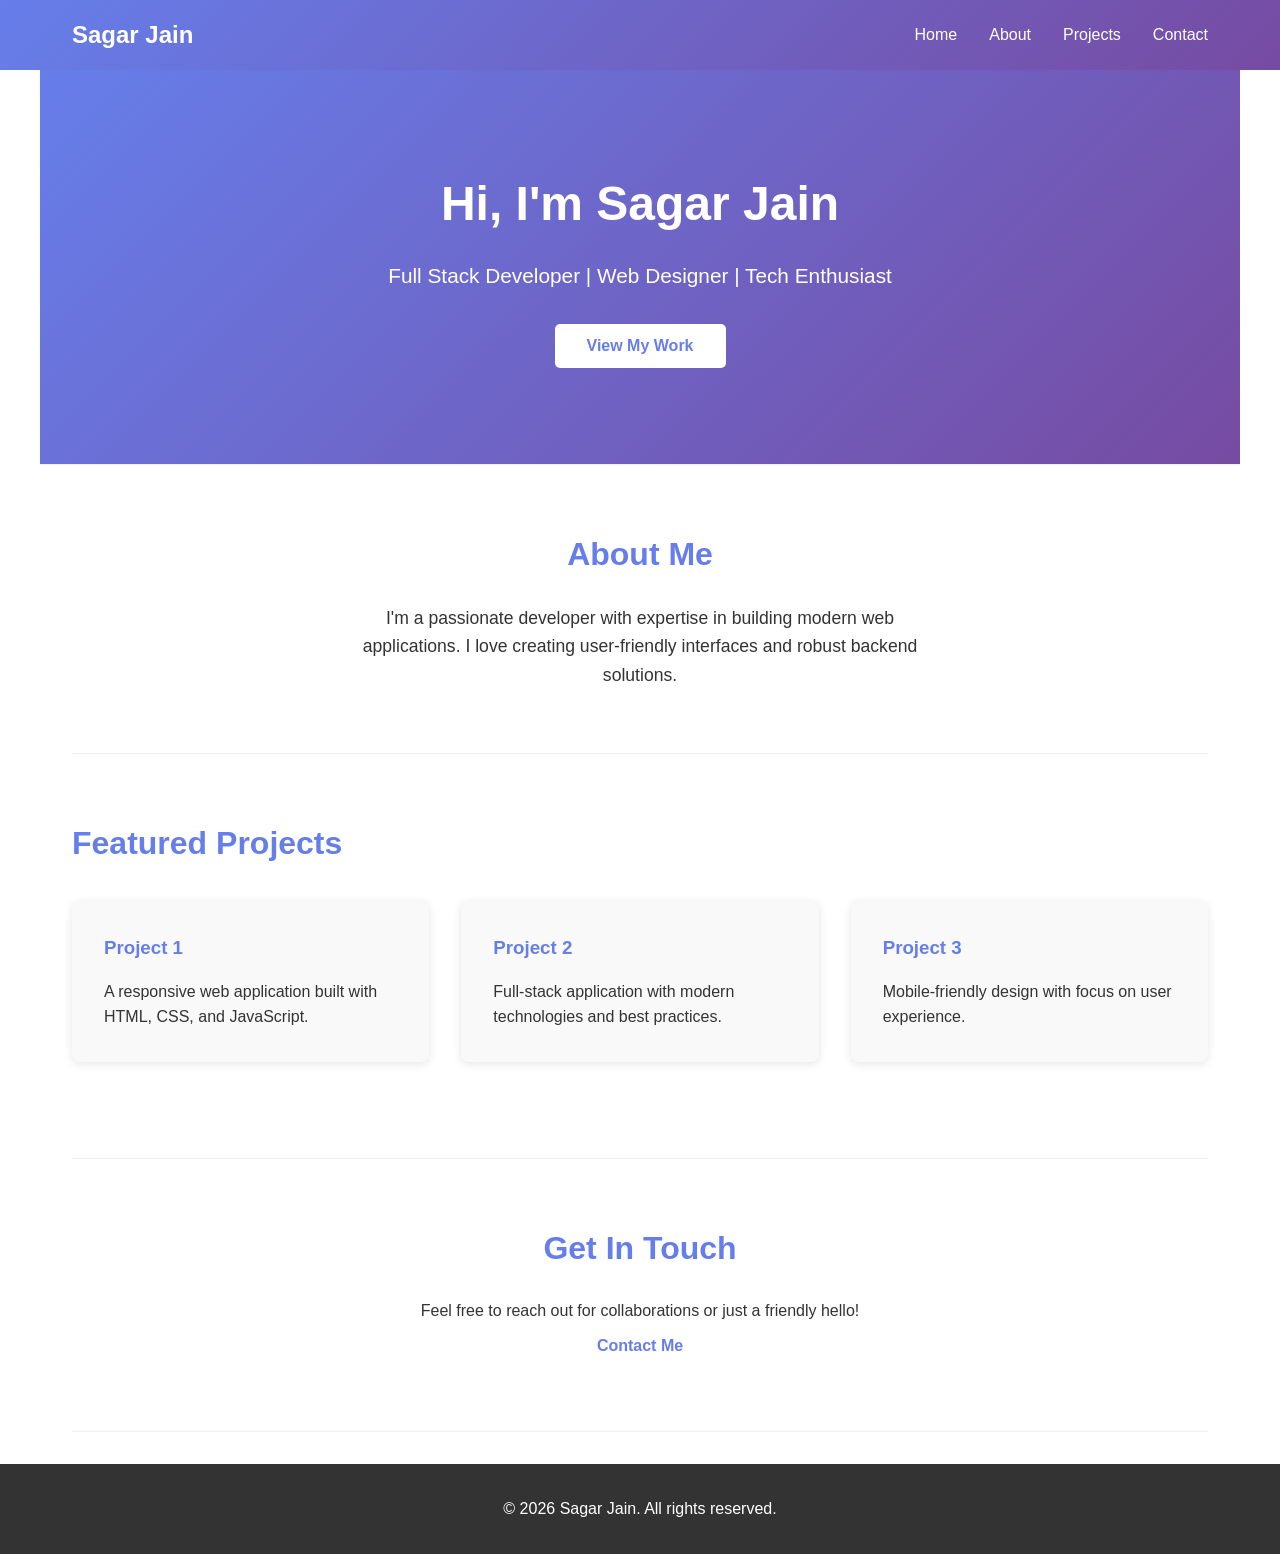
==== index.html @ d2d742d5 "Adding demo changes for cpanel to work" ====
<!DOCTYPE html>
<html lang="en">
<head>
    <meta charset="UTF-8">
    <meta name="viewport" content="width=device-width, initial-scale=1.0">
    <title>Sagar Jain - Portfolio</title>
    <link rel="stylesheet" href="styles.css">
</head>
<body>
    <header>
        <nav class="navbar">
            <div class="logo">Sagar Jain</div>
            <ul class="nav-links">
                <li><a href="#home">Home</a></li>
                <li><a href="#about">About</a></li>
                <li><a href="#projects">Projects</a></li>
                <li><a href="#contact">Contact</a></li>
            </ul>
        </nav>
    </header>

    <main>
        <section id="home" class="hero">
            <div class="hero-content">
                <h1>Hi, I'm Sagar Jain</h1>
                <p>Full Stack Developer | Web Designer | Tech Enthusiast</p>
                <button class="cta-button">View My Work</button>
            </div>
        </section>

        <section id="about" class="about">
            <h2>About Me</h2>
            <p>I'm a passionate developer with expertise in building modern web applications. I love creating user-friendly interfaces and robust backend solutions.</p>
        </section>

        <section id="projects" class="projects">
            <h2>Featured Projects</h2>
            <div class="project-grid">
                <div class="project-card">
                    <h3>Project 1</h3>
                    <p>A responsive web application built with HTML, CSS, and JavaScript.</p>
                </div>
                <div class="project-card">
                    <h3>Project 2</h3>
                    <p>Full-stack application with modern technologies and best practices.</p>
                </div>
                <div class="project-card">
                    <h3>Project 3</h3>
                    <p>Mobile-friendly design with focus on user experience.</p>
                </div>
            </div>
        </section>

        <section id="contact" class="contact">
            <h2>Get In Touch</h2>
            <p>Feel free to reach out for collaborations or just a friendly hello!</p>
            <button class="cta-button">Contact Me</button>
        </section>
    </main>

    <footer>
        <p>&copy; 2026 Sagar Jain. All rights reserved.</p>
    </footer>

    <script src="script.js"></script>
</body>
</html>
---- styles.css ----
* {
    margin: 0;
    padding: 0;
    box-sizing: border-box;
}

body {
    font-family: 'Segoe UI', Tahoma, Geneva, Verdana, sans-serif;
    line-height: 1.6;
    color: #333;
}

header {
    background: linear-gradient(135deg, #667eea 0%, #764ba2 100%);
    color: white;
    padding: 1rem 0;
    position: sticky;
    top: 0;
    z-index: 100;
}

.navbar {
    display: flex;
    justify-content: space-between;
    align-items: center;
    max-width: 1200px;
    margin: 0 auto;
    padding: 0 2rem;
}

.logo {
    font-size: 1.5rem;
    font-weight: bold;
}

.nav-links {
    display: flex;
    list-style: none;
    gap: 2rem;
}

.nav-links a {
    color: white;
    text-decoration: none;
    transition: opacity 0.3s;
}

.nav-links a:hover {
    opacity: 0.8;
}

main {
    max-width: 1200px;
    margin: 0 auto;
    padding: 0 2rem;
}

section {
    padding: 4rem 0;
    border-bottom: 1px solid #eee;
}

.hero {
    background: linear-gradient(135deg, #667eea 0%, #764ba2 100%);
    color: white;
    text-align: center;
    padding: 6rem 2rem;
    margin-left: -2rem;
    margin-right: -2rem;
}

.hero h1 {
    font-size: 3rem;
    margin-bottom: 1rem;
}

.hero p {
    font-size: 1.3rem;
    margin-bottom: 2rem;
}

.cta-button {
    background: white;
    color: #667eea;
    padding: 0.8rem 2rem;
    border: none;
    border-radius: 5px;
    font-size: 1rem;
    font-weight: bold;
    cursor: pointer;
    transition: transform 0.3s, box-shadow 0.3s;
}

.cta-button:hover {
    transform: translateY(-2px);
    box-shadow: 0 5px 15px rgba(0, 0, 0, 0.2);
}

.about, .contact {
    text-align: center;
}

.about h2, .projects h2, .contact h2 {
    font-size: 2rem;
    margin-bottom: 1.5rem;
    color: #667eea;
}

.about p {
    font-size: 1.1rem;
    max-width: 600px;
    margin: 0 auto;
}

.project-grid {
    display: grid;
    grid-template-columns: repeat(auto-fit, minmax(300px, 1fr));
    gap: 2rem;
    margin: 2rem 0;
}

.project-card {
    background: #f9f9f9;
    padding: 2rem;
    border-radius: 8px;
    box-shadow: 0 2px 10px rgba(0, 0, 0, 0.1);
    transition: transform 0.3s, box-shadow 0.3s;
}

.project-card:hover {
    transform: translateY(-5px);
    box-shadow: 0 5px 20px rgba(0, 0, 0, 0.15);
}

.project-card h3 {
    color: #667eea;
    margin-bottom: 1rem;
}

footer {
    background: #333;
    color: white;
    text-align: center;
    padding: 2rem;
    margin-top: 2rem;
}

@media (max-width: 768px) {
    .nav-links {
        gap: 1rem;
        font-size: 0.9rem;
    }

    .hero h1 {
        font-size: 2rem;
    }

    .project-grid {
        grid-template-columns: 1fr;
    }
}
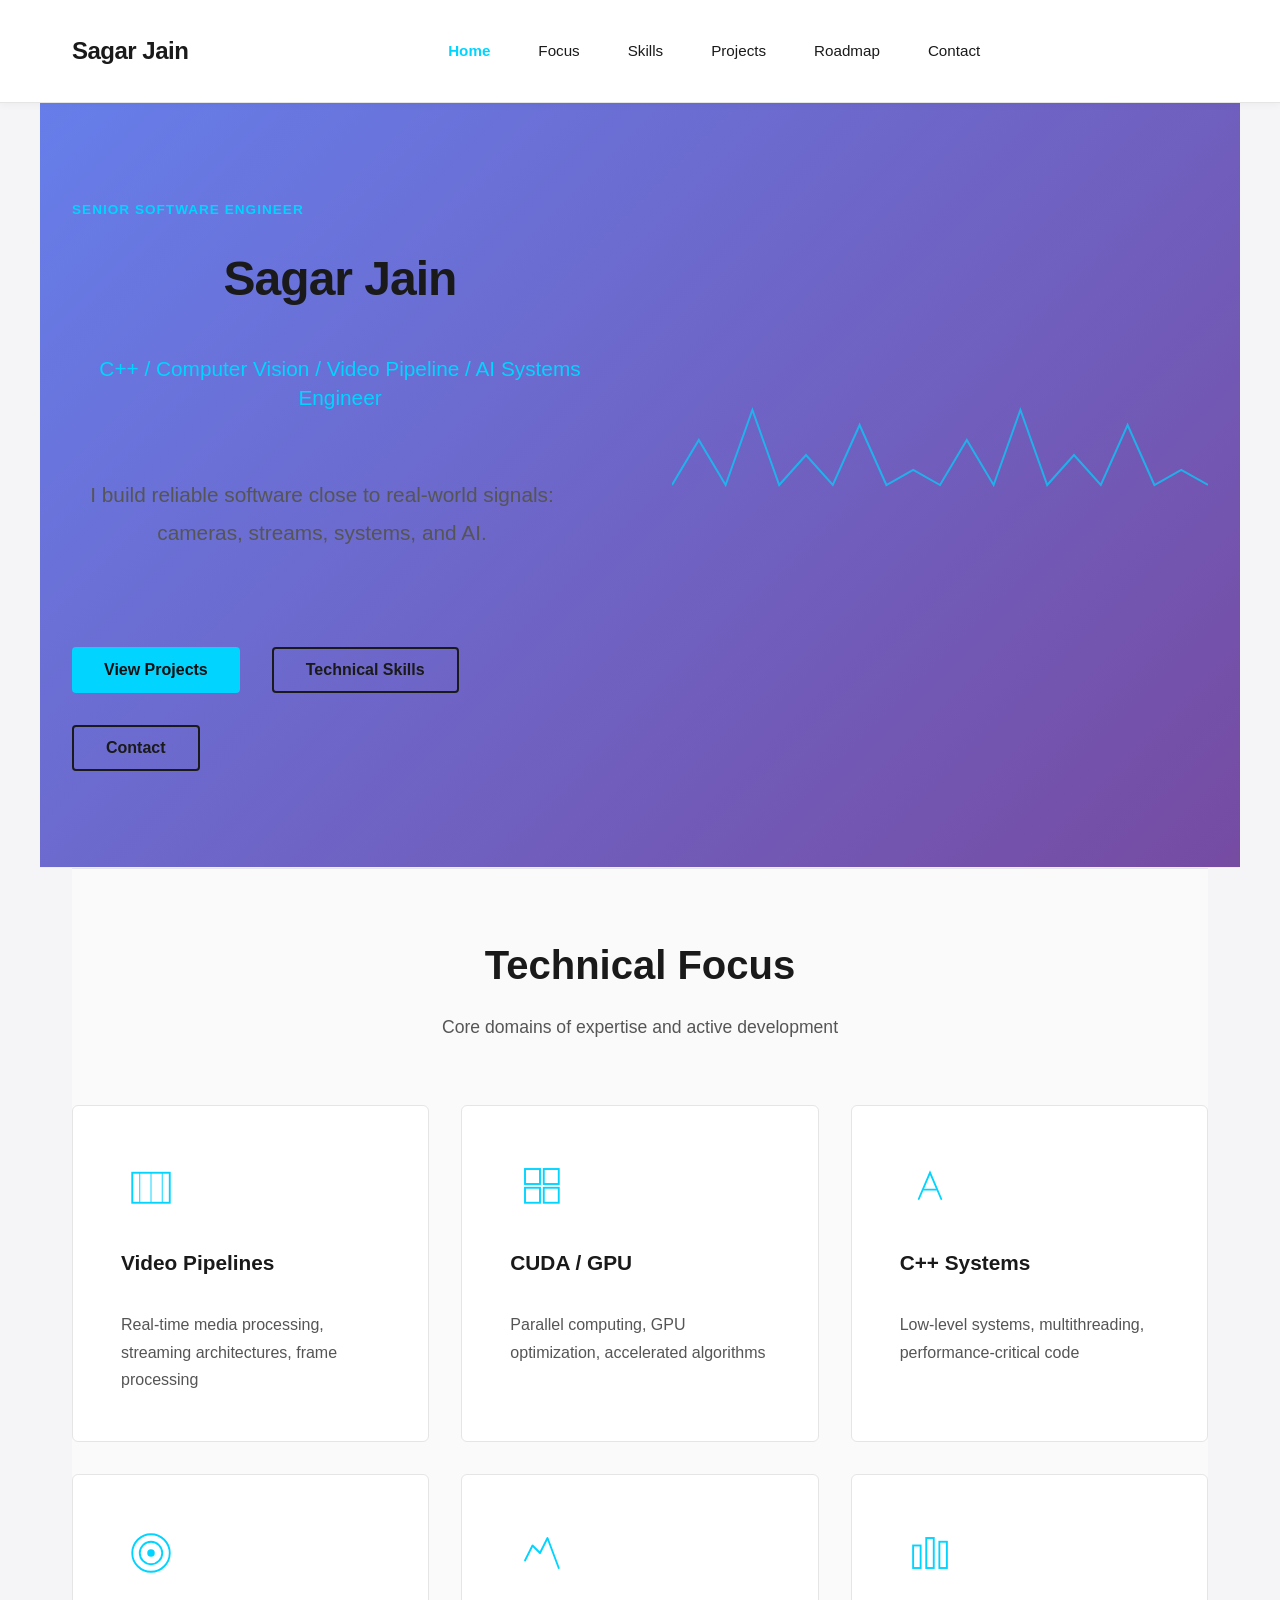
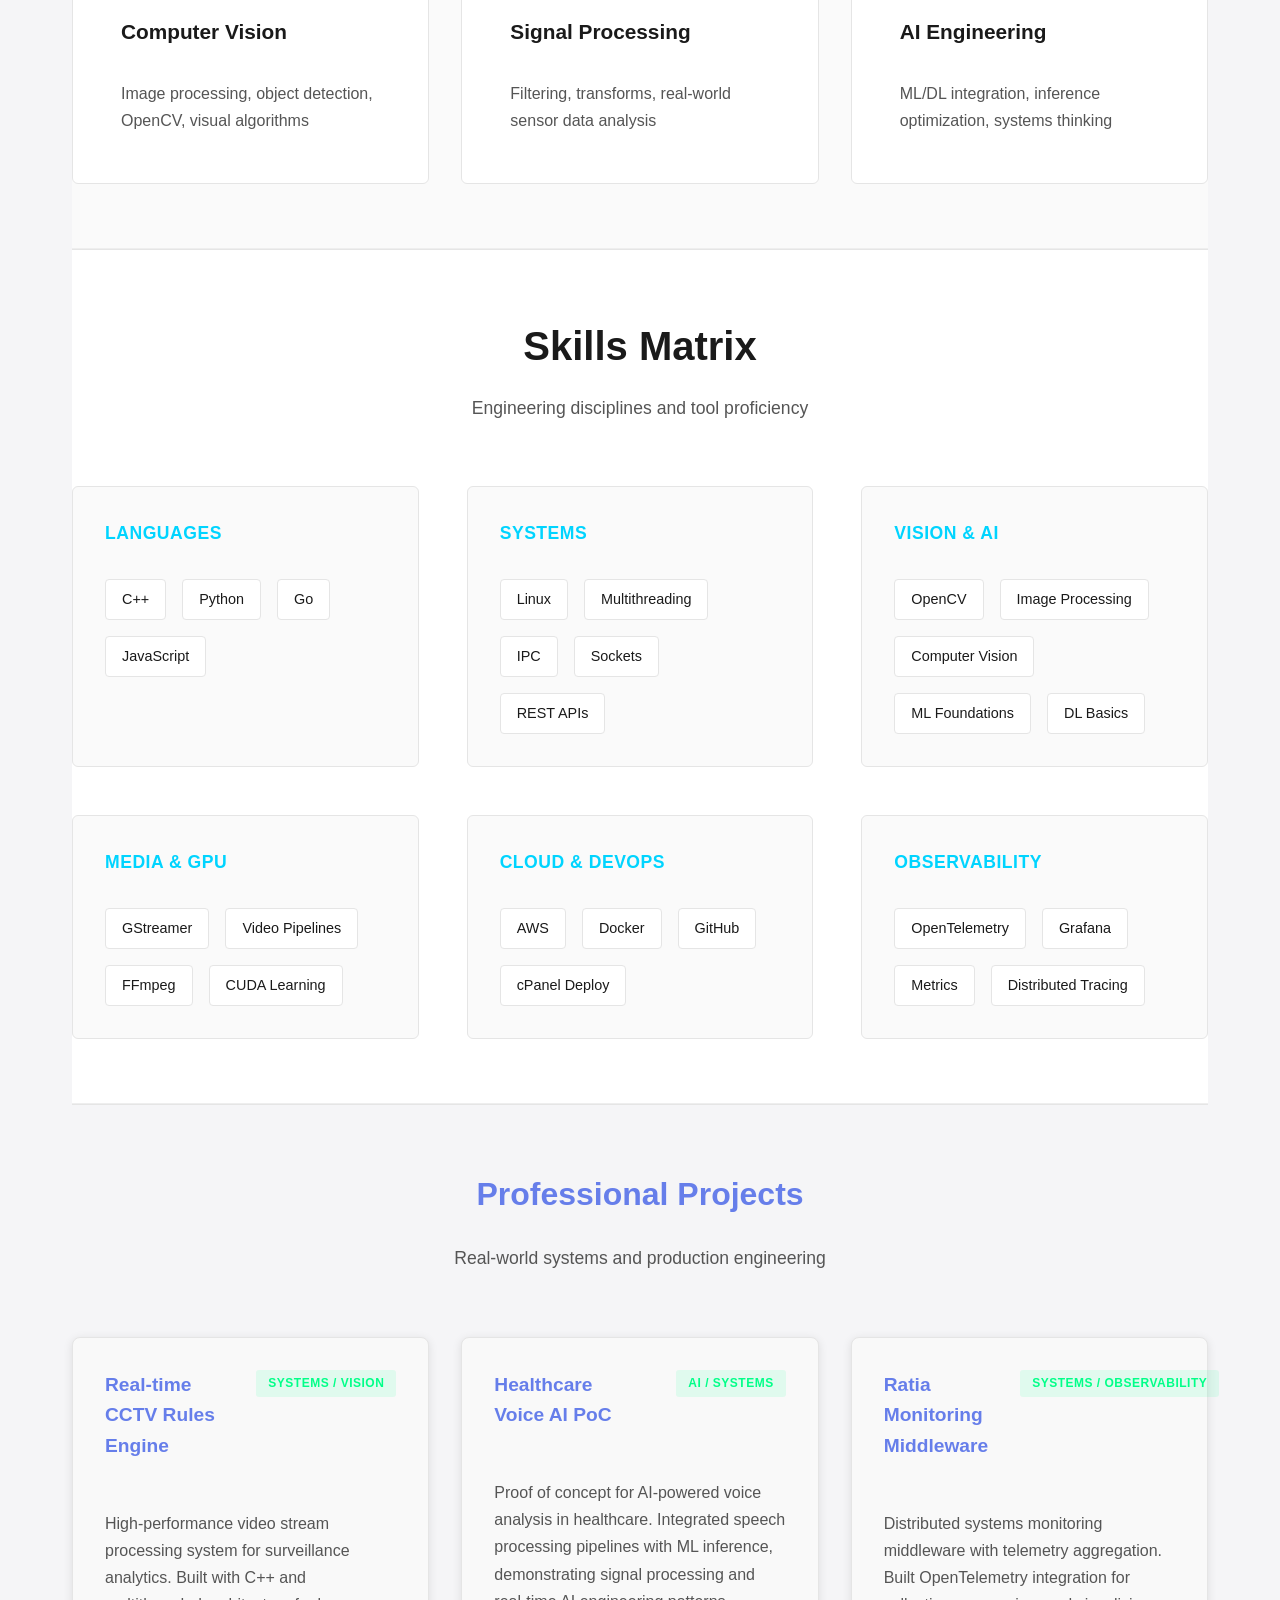
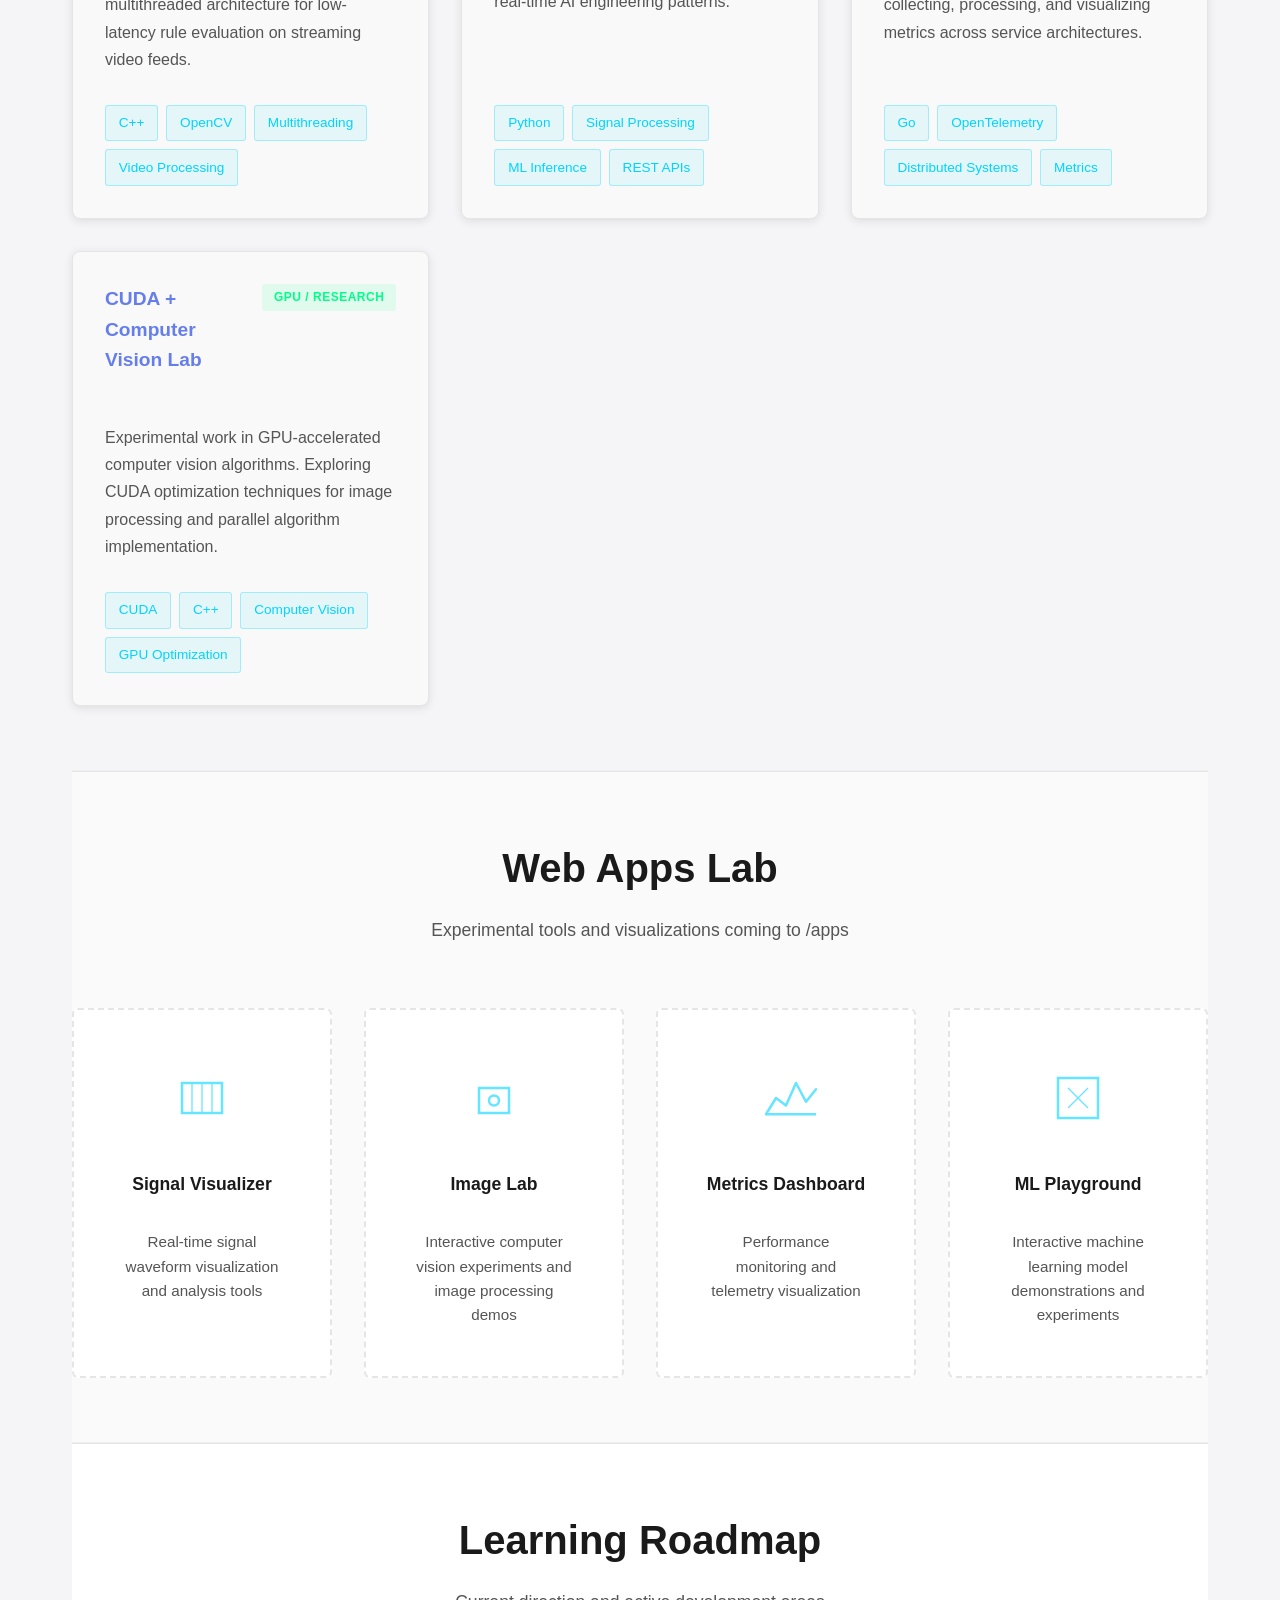
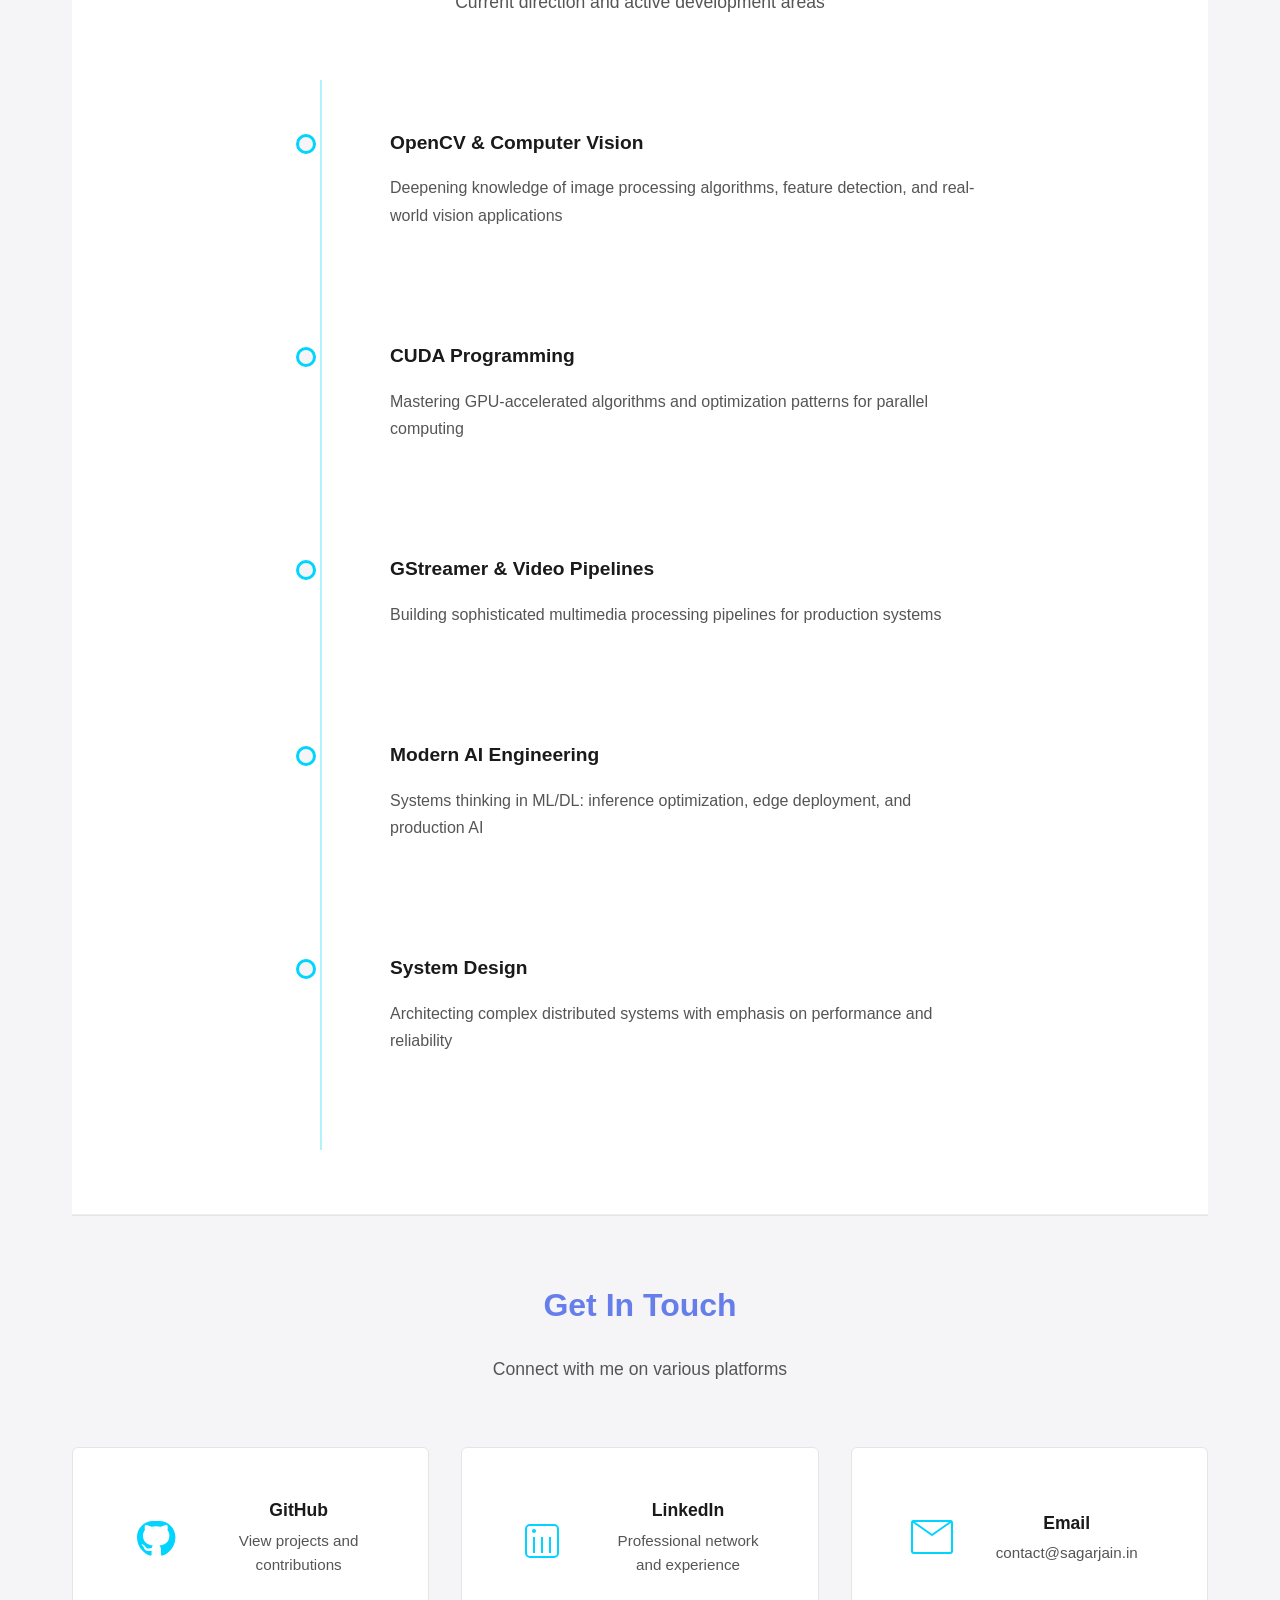
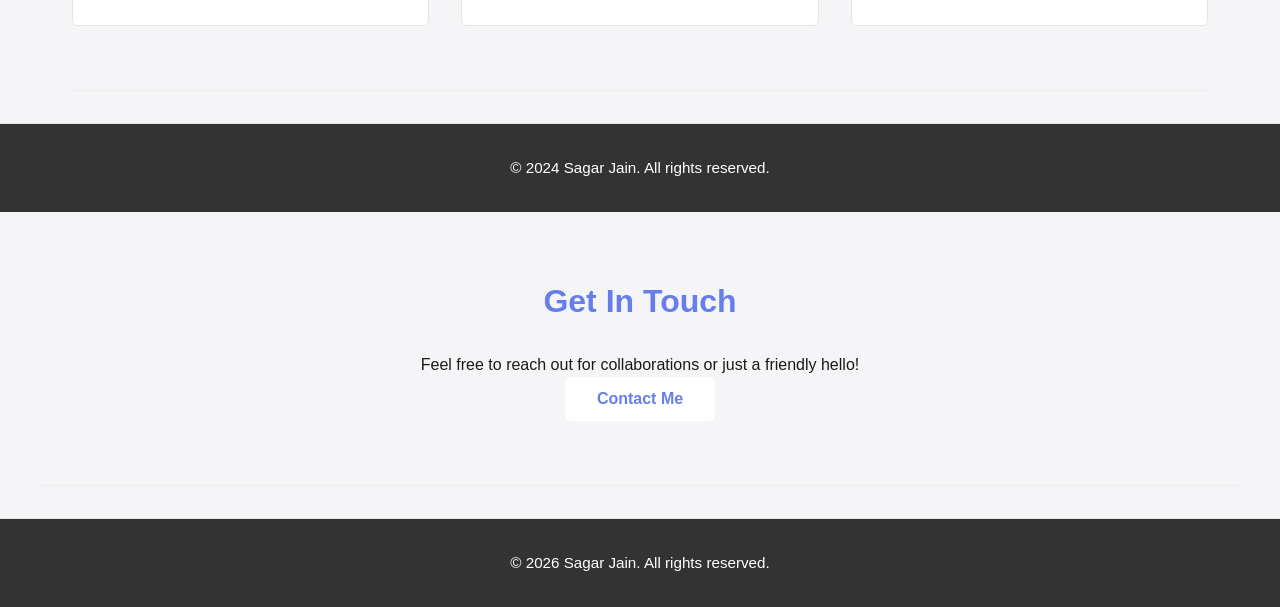
==== commit 72d9b1bf: "Basci AI System Engineer Changes" ====
--- a/index.html
+++ b/index.html
@@ -3,7 +3,7 @@
 <head>
     <meta charset="UTF-8">
     <meta name="viewport" content="width=device-width, initial-scale=1.0">
-    <title>Sagar Jain - Portfolio</title>
+    <title>Sagar Jain - Signal-to-Intelligence Engineer</title>
     <link rel="stylesheet" href="styles.css">
 </head>
 <body>
@@ -12,42 +12,398 @@
             <div class="logo">Sagar Jain</div>
             <ul class="nav-links">
                 <li><a href="#home">Home</a></li>
-                <li><a href="#about">About</a></li>
+                <li><a href="#focus">Focus</a></li>
+                <li><a href="#skills">Skills</a></li>
                 <li><a href="#projects">Projects</a></li>
+                <li><a href="#roadmap">Roadmap</a></li>
                 <li><a href="#contact">Contact</a></li>
             </ul>
+            <button class="menu-toggle" aria-label="Toggle navigation menu">
+                <span></span>
+                <span></span>
+                <span></span>
+            </button>
         </nav>
     </header>
 
     <main>
+        <!-- Hero Section -->
         <section id="home" class="hero">
             <div class="hero-content">
-                <h1>Hi, I'm Sagar Jain</h1>
-                <p>Full Stack Developer | Web Designer | Tech Enthusiast</p>
-                <button class="cta-button">View My Work</button>
-            </div>
-        </section>
-
-        <section id="about" class="about">
-            <h2>About Me</h2>
-            <p>I'm a passionate developer with expertise in building modern web applications. I love creating user-friendly interfaces and robust backend solutions.</p>
-        </section>
-
+                <div class="hero-label">Senior Software Engineer</div>
+                <h1>Sagar Jain</h1>
+                <p class="hero-tagline">C++ / Computer Vision / Video Pipeline / AI Systems Engineer</p>
+                <p class="hero-intro">I build reliable software close to real-world signals: cameras, streams, systems, and AI.</p>
+                <div class="hero-buttons">
+                    <button class="btn btn-primary" data-target="#projects">View Projects</button>
+                    <button class="btn btn-secondary" data-target="#skills">Technical Skills</button>
+                    <button class="btn btn-secondary" data-target="#contact">Contact</button>
+                </div>
+            </div>
+            <div class="hero-visual">
+                <svg class="signal-wave" viewBox="0 0 400 100" preserveAspectRatio="none">
+                    <polyline points="0,50 20,35 40,50 60,25 80,50 100,40 120,50 140,30 160,50 180,45 200,50 220,35 240,50 260,25 280,50 300,40 320,50 340,30 360,50 380,45 400,50" 
+                              fill="none" stroke="currentColor" stroke-width="2" vector-effect="non-scaling-stroke"/>
+                </svg>
+            </div>
+        </section>
+
+        <!-- Technical Focus Section -->
+        <section id="focus" class="technical-focus">
+            <div class="section-header">
+                <h2>Technical Focus</h2>
+                <p>Core domains of expertise and active development</p>
+            </div>
+            <div class="focus-grid">
+                <div class="focus-card">
+                    <div class="focus-icon">
+                        <svg viewBox="0 0 64 64">
+                            <rect x="12" y="20" width="40" height="32" fill="none" stroke="currentColor" stroke-width="2"/>
+                            <line x1="20" y1="20" x2="20" y2="52" stroke="currentColor" stroke-width="1"/>
+                            <line x1="32" y1="20" x2="32" y2="52" stroke="currentColor" stroke-width="1"/>
+                            <line x1="44" y1="20" x2="44" y2="52" stroke="currentColor" stroke-width="1"/>
+                        </svg>
+                    </div>
+                    <h3>Video Pipelines</h3>
+                    <p>Real-time media processing, streaming architectures, frame processing</p>
+                </div>
+                <div class="focus-card">
+                    <div class="focus-icon">
+                        <svg viewBox="0 0 64 64">
+                            <rect x="16" y="16" width="16" height="16" fill="none" stroke="currentColor" stroke-width="2"/>
+                            <rect x="36" y="16" width="16" height="16" fill="none" stroke="currentColor" stroke-width="2"/>
+                            <rect x="16" y="36" width="16" height="16" fill="none" stroke="currentColor" stroke-width="2"/>
+                            <rect x="36" y="36" width="16" height="16" fill="none" stroke="currentColor" stroke-width="2"/>
+                        </svg>
+                    </div>
+                    <h3>CUDA / GPU</h3>
+                    <p>Parallel computing, GPU optimization, accelerated algorithms</p>
+                </div>
+                <div class="focus-card">
+                    <div class="focus-icon">
+                        <svg viewBox="0 0 64 64">
+                            <path d="M 20 48 L 32 20 L 44 48 M 26 38 L 38 38" fill="none" stroke="currentColor" stroke-width="2" stroke-linecap="round"/>
+                        </svg>
+                    </div>
+                    <h3>C++ Systems</h3>
+                    <p>Low-level systems, multithreading, performance-critical code</p>
+                </div>
+                <div class="focus-card">
+                    <div class="focus-icon">
+                        <svg viewBox="0 0 64 64">
+                            <circle cx="32" cy="32" r="20" fill="none" stroke="currentColor" stroke-width="2"/>
+                            <circle cx="32" cy="32" r="12" fill="none" stroke="currentColor" stroke-width="2"/>
+                            <circle cx="32" cy="32" r="4" fill="currentColor"/>
+                        </svg>
+                    </div>
+                    <h3>Computer Vision</h3>
+                    <p>Image processing, object detection, OpenCV, visual algorithms</p>
+                </div>
+                <div class="focus-card">
+                    <div class="focus-icon">
+                        <svg viewBox="0 0 64 64">
+                            <polyline points="16,40 24,24 32,32 40,16 52,48" fill="none" stroke="currentColor" stroke-width="2" stroke-linecap="round" stroke-linejoin="round"/>
+                        </svg>
+                    </div>
+                    <h3>Signal Processing</h3>
+                    <p>Filtering, transforms, real-world sensor data analysis</p>
+                </div>
+                <div class="focus-card">
+                    <div class="focus-icon">
+                        <svg viewBox="0 0 64 64">
+                            <rect x="14" y="24" width="8" height="24" fill="none" stroke="currentColor" stroke-width="2"/>
+                            <rect x="28" y="16" width="8" height="32" fill="none" stroke="currentColor" stroke-width="2"/>
+                            <rect x="42" y="20" width="8" height="28" fill="none" stroke="currentColor" stroke-width="2"/>
+                        </svg>
+                    </div>
+                    <h3>AI Engineering</h3>
+                    <p>ML/DL integration, inference optimization, systems thinking</p>
+                </div>
+            </div>
+        </section>
+
+        <!-- Skills Matrix Section -->
+        <section id="skills" class="skills-matrix">
+            <div class="section-header">
+                <h2>Skills Matrix</h2>
+                <p>Engineering disciplines and tool proficiency</p>
+            </div>
+            <div class="skills-container">
+                <div class="skill-group">
+                    <h3>Languages</h3>
+                    <div class="skill-tags">
+                        <span class="skill-tag">C++</span>
+                        <span class="skill-tag">Python</span>
+                        <span class="skill-tag">Go</span>
+                        <span class="skill-tag">JavaScript</span>
+                    </div>
+                </div>
+                <div class="skill-group">
+                    <h3>Systems</h3>
+                    <div class="skill-tags">
+                        <span class="skill-tag">Linux</span>
+                        <span class="skill-tag">Multithreading</span>
+                        <span class="skill-tag">IPC</span>
+                        <span class="skill-tag">Sockets</span>
+                        <span class="skill-tag">REST APIs</span>
+                    </div>
+                </div>
+                <div class="skill-group">
+                    <h3>Vision & AI</h3>
+                    <div class="skill-tags">
+                        <span class="skill-tag">OpenCV</span>
+                        <span class="skill-tag">Image Processing</span>
+                        <span class="skill-tag">Computer Vision</span>
+                        <span class="skill-tag">ML Foundations</span>
+                        <span class="skill-tag">DL Basics</span>
+                    </div>
+                </div>
+                <div class="skill-group">
+                    <h3>Media & GPU</h3>
+                    <div class="skill-tags">
+                        <span class="skill-tag">GStreamer</span>
+                        <span class="skill-tag">Video Pipelines</span>
+                        <span class="skill-tag">FFmpeg</span>
+                        <span class="skill-tag">CUDA Learning</span>
+                    </div>
+                </div>
+                <div class="skill-group">
+                    <h3>Cloud & DevOps</h3>
+                    <div class="skill-tags">
+                        <span class="skill-tag">AWS</span>
+                        <span class="skill-tag">Docker</span>
+                        <span class="skill-tag">GitHub</span>
+                        <span class="skill-tag">cPanel Deploy</span>
+                    </div>
+                </div>
+                <div class="skill-group">
+                    <h3>Observability</h3>
+                    <div class="skill-tags">
+                        <span class="skill-tag">OpenTelemetry</span>
+                        <span class="skill-tag">Grafana</span>
+                        <span class="skill-tag">Metrics</span>
+                        <span class="skill-tag">Distributed Tracing</span>
+                    </div>
+                </div>
+            </div>
+        </section>
+
+        <!-- Projects Section -->
         <section id="projects" class="projects">
-            <h2>Featured Projects</h2>
-            <div class="project-grid">
+            <div class="section-header">
+                <h2>Professional Projects</h2>
+                <p>Real-world systems and production engineering</p>
+            </div>
+            <div class="projects-grid">
                 <div class="project-card">
-                    <h3>Project 1</h3>
-                    <p>A responsive web application built with HTML, CSS, and JavaScript.</p>
+                    <div class="project-header">
+                        <h3>Real-time CCTV Rules Engine</h3>
+                        <span class="project-type">Systems / Vision</span>
+                    </div>
+                    <p>High-performance video stream processing system for surveillance analytics. Built with C++ and multithreaded architecture for low-latency rule evaluation on streaming video feeds.</p>
+                    <div class="project-tags">
+                        <span>C++</span>
+                        <span>OpenCV</span>
+                        <span>Multithreading</span>
+                        <span>Video Processing</span>
+                    </div>
                 </div>
                 <div class="project-card">
-                    <h3>Project 2</h3>
-                    <p>Full-stack application with modern technologies and best practices.</p>
+                    <div class="project-header">
+                        <h3>Healthcare Voice AI PoC</h3>
+                        <span class="project-type">AI / Systems</span>
+                    </div>
+                    <p>Proof of concept for AI-powered voice analysis in healthcare. Integrated speech processing pipelines with ML inference, demonstrating signal processing and real-time AI engineering patterns.</p>
+                    <div class="project-tags">
+                        <span>Python</span>
+                        <span>Signal Processing</span>
+                        <span>ML Inference</span>
+                        <span>REST APIs</span>
+                    </div>
                 </div>
                 <div class="project-card">
-                    <h3>Project 3</h3>
-                    <p>Mobile-friendly design with focus on user experience.</p>
-                </div>
+                    <div class="project-header">
+                        <h3>Ratia Monitoring Middleware</h3>
+                        <span class="project-type">Systems / Observability</span>
+                    </div>
+                    <p>Distributed systems monitoring middleware with telemetry aggregation. Built OpenTelemetry integration for collecting, processing, and visualizing metrics across service architectures.</p>
+                    <div class="project-tags">
+                        <span>Go</span>
+                        <span>OpenTelemetry</span>
+                        <span>Distributed Systems</span>
+                        <span>Metrics</span>
+                    </div>
+                </div>
+                <div class="project-card">
+                    <div class="project-header">
+                        <h3>CUDA + Computer Vision Lab</h3>
+                        <span class="project-type">GPU / Research</span>
+                    </div>
+                    <p>Experimental work in GPU-accelerated computer vision algorithms. Exploring CUDA optimization techniques for image processing and parallel algorithm implementation.</p>
+                    <div class="project-tags">
+                        <span>CUDA</span>
+                        <span>C++</span>
+                        <span>Computer Vision</span>
+                        <span>GPU Optimization</span>
+                    </div>
+                </div>
+            </div>
+        </section>
+
+        <!-- Web Apps Lab Section -->
+        <section id="apps" class="apps-lab">
+            <div class="section-header">
+                <h2>Web Apps Lab</h2>
+                <p>Experimental tools and visualizations coming to /apps</p>
+            </div>
+            <div class="apps-grid">
+                <div class="app-placeholder">
+                    <div class="app-icon">
+                        <svg viewBox="0 0 64 64">
+                            <rect x="16" y="20" width="32" height="24" fill="none" stroke="currentColor" stroke-width="2"/>
+                            <line x1="24" y1="20" x2="24" y2="44" stroke="currentColor" stroke-width="1"/>
+                            <line x1="32" y1="20" x2="32" y2="44" stroke="currentColor" stroke-width="1"/>
+                            <line x1="40" y1="20" x2="40" y2="44" stroke="currentColor" stroke-width="1"/>
+                        </svg>
+                    </div>
+                    <h3>Signal Visualizer</h3>
+                    <p>Real-time signal waveform visualization and analysis tools</p>
+                </div>
+                <div class="app-placeholder">
+                    <div class="app-icon">
+                        <svg viewBox="0 0 64 64">
+                            <rect x="20" y="24" width="24" height="20" fill="none" stroke="currentColor" stroke-width="2"/>
+                            <circle cx="32" cy="34" r="4" fill="none" stroke="currentColor" stroke-width="2"/>
+                        </svg>
+                    </div>
+                    <h3>Image Lab</h3>
+                    <p>Interactive computer vision experiments and image processing demos</p>
+                </div>
+                <div class="app-placeholder">
+                    <div class="app-icon">
+                        <svg viewBox="0 0 64 64">
+                            <polyline points="16,45 24,32 32,38 40,20 48,35 56,25" fill="none" stroke="currentColor" stroke-width="2" stroke-linecap="round" stroke-linejoin="round"/>
+                            <line x1="16" y1="45" x2="56" y2="45" stroke="currentColor" stroke-width="2"/>
+                        </svg>
+                    </div>
+                    <h3>Metrics Dashboard</h3>
+                    <p>Performance monitoring and telemetry visualization</p>
+                </div>
+                <div class="app-placeholder">
+                    <div class="app-icon">
+                        <svg viewBox="0 0 64 64">
+                            <rect x="16" y="16" width="32" height="32" fill="none" stroke="currentColor" stroke-width="2"/>
+                            <line x1="24" y1="24" x2="40" y2="40" stroke="currentColor" stroke-width="1"/>
+                            <line x1="40" y1="24" x2="24" y2="40" stroke="currentColor" stroke-width="1"/>
+                        </svg>
+                    </div>
+                    <h3>ML Playground</h3>
+                    <p>Interactive machine learning model demonstrations and experiments</p>
+                </div>
+            </div>
+        </section>
+
+        <!-- Learning Roadmap Section -->
+        <section id="roadmap" class="learning-roadmap">
+            <div class="section-header">
+                <h2>Learning Roadmap</h2>
+                <p>Current direction and active development areas</p>
+            </div>
+            <div class="roadmap-container">
+                <div class="roadmap-item">
+                    <div class="roadmap-marker"></div>
+                    <div class="roadmap-content">
+                        <h3>OpenCV & Computer Vision</h3>
+                        <p>Deepening knowledge of image processing algorithms, feature detection, and real-world vision applications</p>
+                    </div>
+                </div>
+                <div class="roadmap-item">
+                    <div class="roadmap-marker"></div>
+                    <div class="roadmap-content">
+                        <h3>CUDA Programming</h3>
+                        <p>Mastering GPU-accelerated algorithms and optimization patterns for parallel computing</p>
+                    </div>
+                </div>
+                <div class="roadmap-item">
+                    <div class="roadmap-marker"></div>
+                    <div class="roadmap-content">
+                        <h3>GStreamer & Video Pipelines</h3>
+                        <p>Building sophisticated multimedia processing pipelines for production systems</p>
+                    </div>
+                </div>
+                <div class="roadmap-item">
+                    <div class="roadmap-marker"></div>
+                    <div class="roadmap-content">
+                        <h3>Modern AI Engineering</h3>
+                        <p>Systems thinking in ML/DL: inference optimization, edge deployment, and production AI</p>
+                    </div>
+                </div>
+                <div class="roadmap-item">
+                    <div class="roadmap-marker"></div>
+                    <div class="roadmap-content">
+                        <h3>System Design</h3>
+                        <p>Architecting complex distributed systems with emphasis on performance and reliability</p>
+                    </div>
+                </div>
+            </div>
+        </section>
+
+        <!-- Contact Section -->
+        <section id="contact" class="contact">
+            <div class="section-header">
+                <h2>Get In Touch</h2>
+                <p>Connect with me on various platforms</p>
+            </div>
+            <div class="contact-grid">
+                <a href="https://github.com" class="contact-card" target="_blank" rel="noopener noreferrer">
+                    <div class="contact-icon">
+                        <svg viewBox="0 0 64 64">
+                            <path d="M32,16 C23.2,16 16,23.2 16,32 C16,40.8 21.6,48.2 29.2,50.6 C30.2,50.8 30.6,50.2 30.6,49.6 L30.6,45.8 C24.4,47.2 23.2,43.4 23.2,43.4 C22.4,41 21.2,40.4 21.2,40.4 C19.6,39.2 21.2,39.2 21.2,39.2 C23,39.4 24,41.2 24,41.2 C25.6,44.2 28.4,43.6 30.8,43 C30.8,41.8 31.4,41 32,40.4 C27.2,39.8 22,37.8 22,30.4 C22,28.2 22.8,26.4 24,25 C23.8,24.4 23.2,22.4 24.2,20 C24.2,20 25.6,19.4 30.6,21.8 C32,21.4 33.6,21.2 35.2,21.2 C36.8,21.2 38.4,21.4 39.8,21.8 C44.8,19.4 46.2,20 46.2,20 C47.2,22.4 46.6,24.4 46.4,25 C47.6,26.4 48.4,28.2 48.4,30.4 C48.4,37.8 43.2,39.8 38.4,40.4 C39.2,41.2 40,42.6 40,44.8 L40,49.6 C40,50.2 40.4,50.8 41.4,50.6 C49,48.2 54.4,40.8 54.4,32 C54.4,23.2 47.2,16 38.4,16 Z" fill="currentColor"/>
+                        </svg>
+                    </div>
+                    <div class="contact-info">
+                        <h3>GitHub</h3>
+                        <p>View projects and contributions</p>
+                    </div>
+                </a>
+                <a href="https://linkedin.com" class="contact-card" target="_blank" rel="noopener noreferrer">
+                    <div class="contact-icon">
+                        <svg viewBox="0 0 64 64">
+                            <rect x="16" y="20" width="32" height="32" rx="4" fill="none" stroke="currentColor" stroke-width="2"/>
+                            <line x1="24" y1="32" x2="24" y2="48" stroke="currentColor" stroke-width="2"/>
+                            <line x1="32" y1="32" x2="32" y2="48" stroke="currentColor" stroke-width="2"/>
+                            <line x1="40" y1="32" x2="40" y2="48" stroke="currentColor" stroke-width="2"/>
+                            <circle cx="24" cy="26" r="2" fill="currentColor"/>
+                        </svg>
+                    </div>
+                    <div class="contact-info">
+                        <h3>LinkedIn</h3>
+                        <p>Professional network and experience</p>
+                    </div>
+                </a>
+                <a href="mailto:contact@sagarjain.in" class="contact-card">
+                    <div class="contact-icon">
+                        <svg viewBox="0 0 64 64">
+                            <rect x="12" y="16" width="40" height="32" fill="none" stroke="currentColor" stroke-width="2" rx="2"/>
+                            <polyline points="12,16 32,30 52,16" fill="none" stroke="currentColor" stroke-width="2" stroke-linejoin="round"/>
+                        </svg>
+                    </div>
+                    <div class="contact-info">
+                        <h3>Email</h3>
+                        <p>contact@sagarjain.in</p>
+                    </div>
+                </a>
+            </div>
+        </section>
+    </main>
+
+    <footer>
+        <p>&copy; 2024 Sagar Jain. All rights reserved.</p>
+    </footer>
+
+    <script src="script.js"></script>
+</body>
+</html>
             </div>
         </section>
 
--- a/styles.css
+++ b/styles.css
@@ -1,52 +1,801 @@
+:root {
+    --bg-light: #f5f5f7;
+    --bg-neutral: #fafafa;
+    --bg-panel: #ffffff;
+    --text-primary: #1a1a1a;
+    --text-secondary: #555555;
+    --border: #e5e5e5;
+    
+    --accent-cyan: #00d4ff;
+    --accent-cyan-dark: #00a8cc;
+    --accent-green: #00ff88;
+    --accent-green-dark: #00cc6a;
+    --accent-graphite: #2a2a2a;
+    --accent-dark: #0f0f0f;
+    
+    --spacing-unit: 0.5rem;
+    --spacing-sm: 1rem;
+    --spacing-md: 2rem;
+    --spacing-lg: 3rem;
+    --spacing-xl: 4rem;
+    
+    --transition: all 0.3s ease;
+}
+
 * {
     margin: 0;
     padding: 0;
     box-sizing: border-box;
 }
 
+html {
+    scroll-behavior: smooth;
+}
+
 body {
-    font-family: 'Segoe UI', Tahoma, Geneva, Verdana, sans-serif;
+    font-family: -apple-system, BlinkMacSystemFont, 'Segoe UI', Roboto, 'Helvetica Neue', Arial, sans-serif;
     line-height: 1.6;
-    color: #333;
-}
-
+    color: var(--text-primary);
+    background-color: var(--bg-light);
+}
+
+/* ===== Header & Navigation ===== */
 header {
-    background: linear-gradient(135deg, #667eea 0%, #764ba2 100%);
-    color: white;
-    padding: 1rem 0;
+    background-color: var(--bg-panel);
+    border-bottom: 1px solid var(--border);
     position: sticky;
     top: 0;
-    z-index: 100;
+    z-index: 1000;
+    box-shadow: 0 2px 8px rgba(0, 0, 0, 0.04);
 }
 
 .navbar {
+    max-width: 1200px;
+    margin: 0 auto;
+    padding: var(--spacing-md);
     display: flex;
     justify-content: space-between;
     align-items: center;
+    gap: var(--spacing-md);
+}
+
+.logo {
+    font-size: 1.5rem;
+    font-weight: 700;
+    letter-spacing: -0.5px;
+    color: var(--text-primary);
+    text-decoration: none;
+}
+
+.nav-links {
+    display: flex;
+    list-style: none;
+    gap: var(--spacing-lg);
+    flex: 1;
+    justify-content: center;
+}
+
+.nav-links a {
+    color: var(--text-primary);
+    text-decoration: none;
+    font-size: 0.95rem;
+    font-weight: 500;
+    position: relative;
+    transition: color var(--transition);
+}
+
+.nav-links a::after {
+    content: '';
+    position: absolute;
+    bottom: -4px;
+    left: 0;
+    width: 0;
+    height: 2px;
+    background-color: var(--accent-cyan);
+    transition: width var(--transition);
+}
+
+.nav-links a:hover {
+    color: var(--accent-cyan);
+}
+
+.nav-links a:hover::after {
+    width: 100%;
+}
+
+.menu-toggle {
+    display: none;
+    flex-direction: column;
+    gap: 5px;
+    background: none;
+    border: none;
+    cursor: pointer;
+    padding: 0;
+}
+
+.menu-toggle span {
+    width: 24px;
+    height: 2px;
+    background-color: var(--text-primary);
+    transition: var(--transition);
+    border-radius: 1px;
+}
+
+/* ===== Hero Section ===== */
+.hero {
     max-width: 1200px;
     margin: 0 auto;
-    padding: 0 2rem;
-}
-
-.logo {
+    padding: var(--spacing-xl) var(--spacing-md);
+    display: grid;
+    grid-template-columns: 1fr 1fr;
+    gap: var(--spacing-xl);
+    align-items: center;
+    min-height: 600px;
+}
+
+.hero-content {
+    display: flex;
+    flex-direction: column;
+    gap: var(--spacing-md);
+}
+
+.hero-label {
+    display: inline-block;
+    font-size: 0.85rem;
+    font-weight: 600;
+    color: var(--accent-cyan);
+    letter-spacing: 1px;
+    text-transform: uppercase;
+    width: fit-content;
+}
+
+.hero h1 {
+    font-size: 3.5rem;
+    font-weight: 700;
+    line-height: 1.1;
+    letter-spacing: -1px;
+    color: var(--text-primary);
+}
+
+.hero-tagline {
     font-size: 1.5rem;
-    font-weight: bold;
-}
-
-.nav-links {
-    display: flex;
-    list-style: none;
-    gap: 2rem;
-}
-
-.nav-links a {
-    color: white;
+    font-weight: 500;
+    color: var(--accent-cyan);
+    line-height: 1.4;
+}
+
+.hero-intro {
+    font-size: 1.1rem;
+    color: var(--text-secondary);
+    line-height: 1.8;
+    max-width: 500px;
+}
+
+.hero-buttons {
+    display: flex;
+    gap: var(--spacing-md);
+    flex-wrap: wrap;
+    margin-top: var(--spacing-md);
+}
+
+.btn {
+    padding: 0.75rem 2rem;
+    font-size: 1rem;
+    font-weight: 600;
+    border: none;
+    border-radius: 4px;
+    cursor: pointer;
+    transition: var(--transition);
     text-decoration: none;
-    transition: opacity 0.3s;
-}
-
-.nav-links a:hover {
-    opacity: 0.8;
+    display: inline-flex;
+    align-items: center;
+    justify-content: center;
+}
+
+.btn-primary {
+    background-color: var(--accent-cyan);
+    color: var(--accent-dark);
+}
+
+.btn-primary:hover {
+    background-color: var(--accent-cyan-dark);
+    transform: translateY(-2px);
+    box-shadow: 0 8px 16px rgba(0, 212, 255, 0.3);
+}
+
+.btn-secondary {
+    background-color: transparent;
+    color: var(--text-primary);
+    border: 2px solid var(--text-primary);
+}
+
+.btn-secondary:hover {
+    border-color: var(--accent-cyan);
+    color: var(--accent-cyan);
+    transform: translateY(-2px);
+}
+
+.hero-visual {
+    display: flex;
+    align-items: center;
+    justify-content: center;
+    height: 300px;
+}
+
+.signal-wave {
+    width: 100%;
+    height: 100%;
+    color: var(--accent-cyan);
+    opacity: 0.7;
+    animation: wave-pulse 3s ease-in-out infinite;
+}
+
+@keyframes wave-pulse {
+    0%, 100% {
+        opacity: 0.7;
+    }
+    50% {
+        opacity: 0.9;
+    }
+}
+
+/* ===== Section Headers ===== */
+.section-header {
+    text-align: center;
+    margin-bottom: var(--spacing-xl);
+}
+
+.section-header h2 {
+    font-size: 2.5rem;
+    font-weight: 700;
+    margin-bottom: var(--spacing-sm);
+    color: var(--text-primary);
+}
+
+.section-header p {
+    font-size: 1.1rem;
+    color: var(--text-secondary);
+}
+
+/* ===== Sections Container ===== */
+section {
+    max-width: 1200px;
+    margin: 0 auto;
+    padding: var(--spacing-xl) var(--spacing-md);
+    border-top: 1px solid var(--border);
+}
+
+section:first-of-type {
+    border-top: none;
+}
+
+/* ===== Technical Focus Section ===== */
+.technical-focus {
+    background-color: var(--bg-neutral);
+}
+
+.focus-grid {
+    display: grid;
+    grid-template-columns: repeat(auto-fit, minmax(300px, 1fr));
+    gap: var(--spacing-md);
+}
+
+.focus-card {
+    background-color: var(--bg-panel);
+    padding: var(--spacing-lg);
+    border-radius: 6px;
+    border: 1px solid var(--border);
+    transition: var(--transition);
+    display: flex;
+    flex-direction: column;
+    gap: var(--spacing-md);
+}
+
+.focus-card:hover {
+    border-color: var(--accent-cyan);
+    box-shadow: 0 8px 24px rgba(0, 212, 255, 0.1);
+    transform: translateY(-4px);
+}
+
+.focus-icon {
+    width: 60px;
+    height: 60px;
+    color: var(--accent-cyan);
+    display: flex;
+    align-items: center;
+    justify-content: center;
+}
+
+.focus-icon svg {
+    width: 100%;
+    height: 100%;
+    stroke-width: 1.5;
+}
+
+.focus-card h3 {
+    font-size: 1.3rem;
+    font-weight: 600;
+    color: var(--text-primary);
+}
+
+.focus-card p {
+    color: var(--text-secondary);
+    line-height: 1.7;
+}
+
+/* ===== Skills Matrix Section ===== */
+.skills-matrix {
+    background-color: var(--bg-panel);
+}
+
+.skills-container {
+    display: grid;
+    grid-template-columns: repeat(auto-fit, minmax(280px, 1fr));
+    gap: var(--spacing-lg);
+}
+
+.skill-group {
+    background-color: var(--bg-neutral);
+    padding: var(--spacing-md);
+    border-radius: 6px;
+    border: 1px solid var(--border);
+}
+
+.skill-group h3 {
+    font-size: 1.1rem;
+    font-weight: 600;
+    color: var(--accent-cyan);
+    margin-bottom: var(--spacing-md);
+    text-transform: uppercase;
+    letter-spacing: 0.5px;
+}
+
+.skill-tags {
+    display: flex;
+    flex-wrap: wrap;
+    gap: var(--spacing-sm);
+}
+
+.skill-tag {
+    background-color: var(--bg-panel);
+    color: var(--text-primary);
+    padding: 0.5rem 1rem;
+    border-radius: 4px;
+    border: 1px solid var(--border);
+    font-size: 0.9rem;
+    font-weight: 500;
+    transition: var(--transition);
+}
+
+.skill-tag:hover {
+    background-color: var(--accent-cyan);
+    color: var(--accent-dark);
+    border-color: var(--accent-cyan);
+}
+
+/* ===== Projects Section ===== */
+.projects {
+    background-color: var(--bg-light);
+}
+
+.projects-grid {
+    display: grid;
+    grid-template-columns: repeat(auto-fit, minmax(320px, 1fr));
+    gap: var(--spacing-md);
+}
+
+.project-card {
+    background-color: var(--bg-panel);
+    border: 1px solid var(--border);
+    padding: var(--spacing-lg);
+    border-radius: 6px;
+    transition: var(--transition);
+    display: flex;
+    flex-direction: column;
+    gap: var(--spacing-md);
+}
+
+.project-card:hover {
+    border-left: 4px solid var(--accent-cyan);
+    box-shadow: 0 12px 32px rgba(0, 0, 0, 0.08);
+    transform: translateX(4px);
+}
+
+.project-header {
+    display: flex;
+    justify-content: space-between;
+    align-items: flex-start;
+    gap: var(--spacing-md);
+}
+
+.project-header h3 {
+    font-size: 1.2rem;
+    font-weight: 600;
+    color: var(--text-primary);
+    flex: 1;
+}
+
+.project-type {
+    display: inline-block;
+    font-size: 0.75rem;
+    font-weight: 700;
+    color: var(--accent-green);
+    background-color: rgba(0, 255, 136, 0.1);
+    padding: 0.25rem 0.75rem;
+    border-radius: 3px;
+    text-transform: uppercase;
+    letter-spacing: 0.5px;
+    white-space: nowrap;
+}
+
+.project-card p {
+    color: var(--text-secondary);
+    line-height: 1.7;
+}
+
+.project-tags {
+    display: flex;
+    flex-wrap: wrap;
+    gap: 0.5rem;
+    margin-top: auto;
+}
+
+.project-tags span {
+    font-size: 0.85rem;
+    color: var(--accent-cyan);
+    background-color: rgba(0, 212, 255, 0.08);
+    padding: 0.4rem 0.8rem;
+    border-radius: 3px;
+    border: 1px solid rgba(0, 212, 255, 0.3);
+}
+
+/* ===== Apps Lab Section ===== */
+.apps-lab {
+    background-color: var(--bg-neutral);
+}
+
+.apps-grid {
+    display: grid;
+    grid-template-columns: repeat(auto-fit, minmax(250px, 1fr));
+    gap: var(--spacing-md);
+}
+
+.app-placeholder {
+    background-color: var(--bg-panel);
+    border: 2px dashed var(--border);
+    border-radius: 6px;
+    padding: var(--spacing-lg);
+    text-align: center;
+    transition: var(--transition);
+    display: flex;
+    flex-direction: column;
+    align-items: center;
+    gap: var(--spacing-md);
+}
+
+.app-placeholder:hover {
+    border-color: var(--accent-cyan);
+    background-color: rgba(0, 212, 255, 0.02);
+}
+
+.app-icon {
+    width: 80px;
+    height: 80px;
+    color: var(--accent-cyan);
+    opacity: 0.6;
+    display: flex;
+    align-items: center;
+    justify-content: center;
+}
+
+.app-icon svg {
+    width: 100%;
+    height: 100%;
+}
+
+.app-placeholder h3 {
+    font-size: 1.1rem;
+    font-weight: 600;
+    color: var(--text-primary);
+}
+
+.app-placeholder p {
+    color: var(--text-secondary);
+    font-size: 0.95rem;
+}
+
+/* ===== Learning Roadmap Section ===== */
+.learning-roadmap {
+    background-color: var(--bg-panel);
+}
+
+.roadmap-container {
+    position: relative;
+    padding: var(--spacing-lg) 0;
+    max-width: 700px;
+    margin: 0 auto;
+}
+
+.roadmap-container::before {
+    content: '';
+    position: absolute;
+    left: 30px;
+    top: 0;
+    bottom: 0;
+    width: 2px;
+    background-color: var(--accent-cyan);
+    opacity: 0.3;
+}
+
+.roadmap-item {
+    position: relative;
+    margin-bottom: var(--spacing-xl);
+    margin-left: 100px;
+    padding-bottom: var(--spacing-lg);
+}
+
+.roadmap-item:last-child {
+    margin-bottom: 0;
+}
+
+.roadmap-marker {
+    position: absolute;
+    left: -94px;
+    top: 6px;
+    width: 20px;
+    height: 20px;
+    background-color: var(--bg-light);
+    border: 3px solid var(--accent-cyan);
+    border-radius: 50%;
+    transition: var(--transition);
+}
+
+.roadmap-item:hover .roadmap-marker {
+    background-color: var(--accent-cyan);
+    box-shadow: 0 0 12px rgba(0, 212, 255, 0.5);
+}
+
+.roadmap-content h3 {
+    font-size: 1.2rem;
+    font-weight: 600;
+    color: var(--text-primary);
+    margin-bottom: var(--spacing-sm);
+}
+
+.roadmap-content p {
+    color: var(--text-secondary);
+    line-height: 1.7;
+}
+
+/* ===== Contact Section ===== */
+.contact {
+    background-color: var(--bg-light);
+}
+
+.contact-grid {
+    display: grid;
+    grid-template-columns: repeat(auto-fit, minmax(280px, 1fr));
+    gap: var(--spacing-md);
+}
+
+.contact-card {
+    background-color: var(--bg-panel);
+    border: 1px solid var(--border);
+    border-radius: 6px;
+    padding: var(--spacing-lg);
+    display: flex;
+    align-items: center;
+    gap: var(--spacing-md);
+    text-decoration: none;
+    color: inherit;
+    transition: var(--transition);
+}
+
+.contact-card:hover {
+    border-color: var(--accent-cyan);
+    box-shadow: 0 8px 24px rgba(0, 212, 255, 0.1);
+    transform: translateY(-4px);
+}
+
+.contact-icon {
+    width: 64px;
+    height: 64px;
+    flex-shrink: 0;
+    color: var(--accent-cyan);
+    display: flex;
+    align-items: center;
+    justify-content: center;
+}
+
+.contact-icon svg {
+    width: 100%;
+    height: 100%;
+}
+
+.contact-info h3 {
+    font-size: 1.1rem;
+    font-weight: 600;
+    color: var(--text-primary);
+    margin-bottom: 0.25rem;
+}
+
+.contact-info p {
+    color: var(--text-secondary);
+    font-size: 0.95rem;
+}
+
+/* ===== Footer ===== */
+footer {
+    background-color: var(--accent-dark);
+    color: #ffffff;
+    text-align: center;
+    padding: var(--spacing-lg) var(--spacing-md);
+    margin-top: var(--spacing-xl);
+    border-top: 1px solid var(--border);
+    font-size: 0.95rem;
+}
+
+/* ===== Responsive Design ===== */
+@media (max-width: 1024px) {
+    .hero {
+        grid-template-columns: 1fr;
+        min-height: auto;
+        gap: var(--spacing-lg);
+    }
+
+    .hero h1 {
+        font-size: 2.8rem;
+    }
+
+    .hero-visual {
+        height: 200px;
+    }
+
+    section {
+        padding: var(--spacing-lg) var(--spacing-md);
+    }
+}
+
+@media (max-width: 768px) {
+    .nav-links {
+        gap: var(--spacing-md);
+        font-size: 0.9rem;
+    }
+
+    .hero h1 {
+        font-size: 2.2rem;
+    }
+
+    .hero-tagline {
+        font-size: 1.2rem;
+    }
+
+    .section-header h2 {
+        font-size: 1.8rem;
+    }
+
+    .focus-grid,
+    .skills-container,
+    .projects-grid,
+    .apps-grid,
+    .contact-grid {
+        grid-template-columns: 1fr;
+    }
+
+    .hero-buttons {
+        flex-direction: column;
+    }
+
+    .btn {
+        width: 100%;
+        justify-content: center;
+    }
+
+    .roadmap-container::before {
+        left: 12px;
+    }
+
+    .roadmap-item {
+        margin-left: 50px;
+    }
+
+    .roadmap-marker {
+        left: -44px;
+    }
+}
+
+@media (max-width: 640px) {
+    .navbar {
+        padding: var(--spacing-md) var(--spacing-sm);
+    }
+
+    .logo {
+        font-size: 1.2rem;
+    }
+
+    .nav-links {
+        display: none;
+        position: absolute;
+        top: 100%;
+        left: 0;
+        right: 0;
+        flex-direction: column;
+        background-color: var(--bg-panel);
+        padding: var(--spacing-md);
+        gap: 0;
+        border-bottom: 1px solid var(--border);
+    }
+
+    .nav-links.active {
+        display: flex;
+    }
+
+    .nav-links a {
+        padding: var(--spacing-md) 0;
+        border-bottom: 1px solid var(--border);
+    }
+
+    .nav-links a::after {
+        display: none;
+    }
+
+    .menu-toggle {
+        display: flex;
+    }
+
+    .hero {
+        padding: var(--spacing-lg) var(--spacing-sm);
+    }
+
+    .hero h1 {
+        font-size: 1.8rem;
+    }
+
+    .hero-tagline {
+        font-size: 1rem;
+    }
+
+    .hero-intro {
+        font-size: 1rem;
+    }
+
+    section {
+        padding: var(--spacing-lg) var(--spacing-sm);
+    }
+
+    .section-header h2 {
+        font-size: 1.5rem;
+    }
+
+    .section-header p {
+        font-size: 1rem;
+    }
+
+    .focus-card,
+    .skill-group,
+    .project-card,
+    .app-placeholder,
+    .contact-card {
+        padding: var(--spacing-md);
+    }
+
+    .focus-icon {
+        width: 48px;
+        height: 48px;
+    }
+
+    .app-icon {
+        width: 64px;
+        height: 64px;
+    }
+
+    .roadmap-item {
+        margin-left: 40px;
+    }
+
+    .roadmap-marker {
+        left: -34px;
+    }
 }
 
 main {
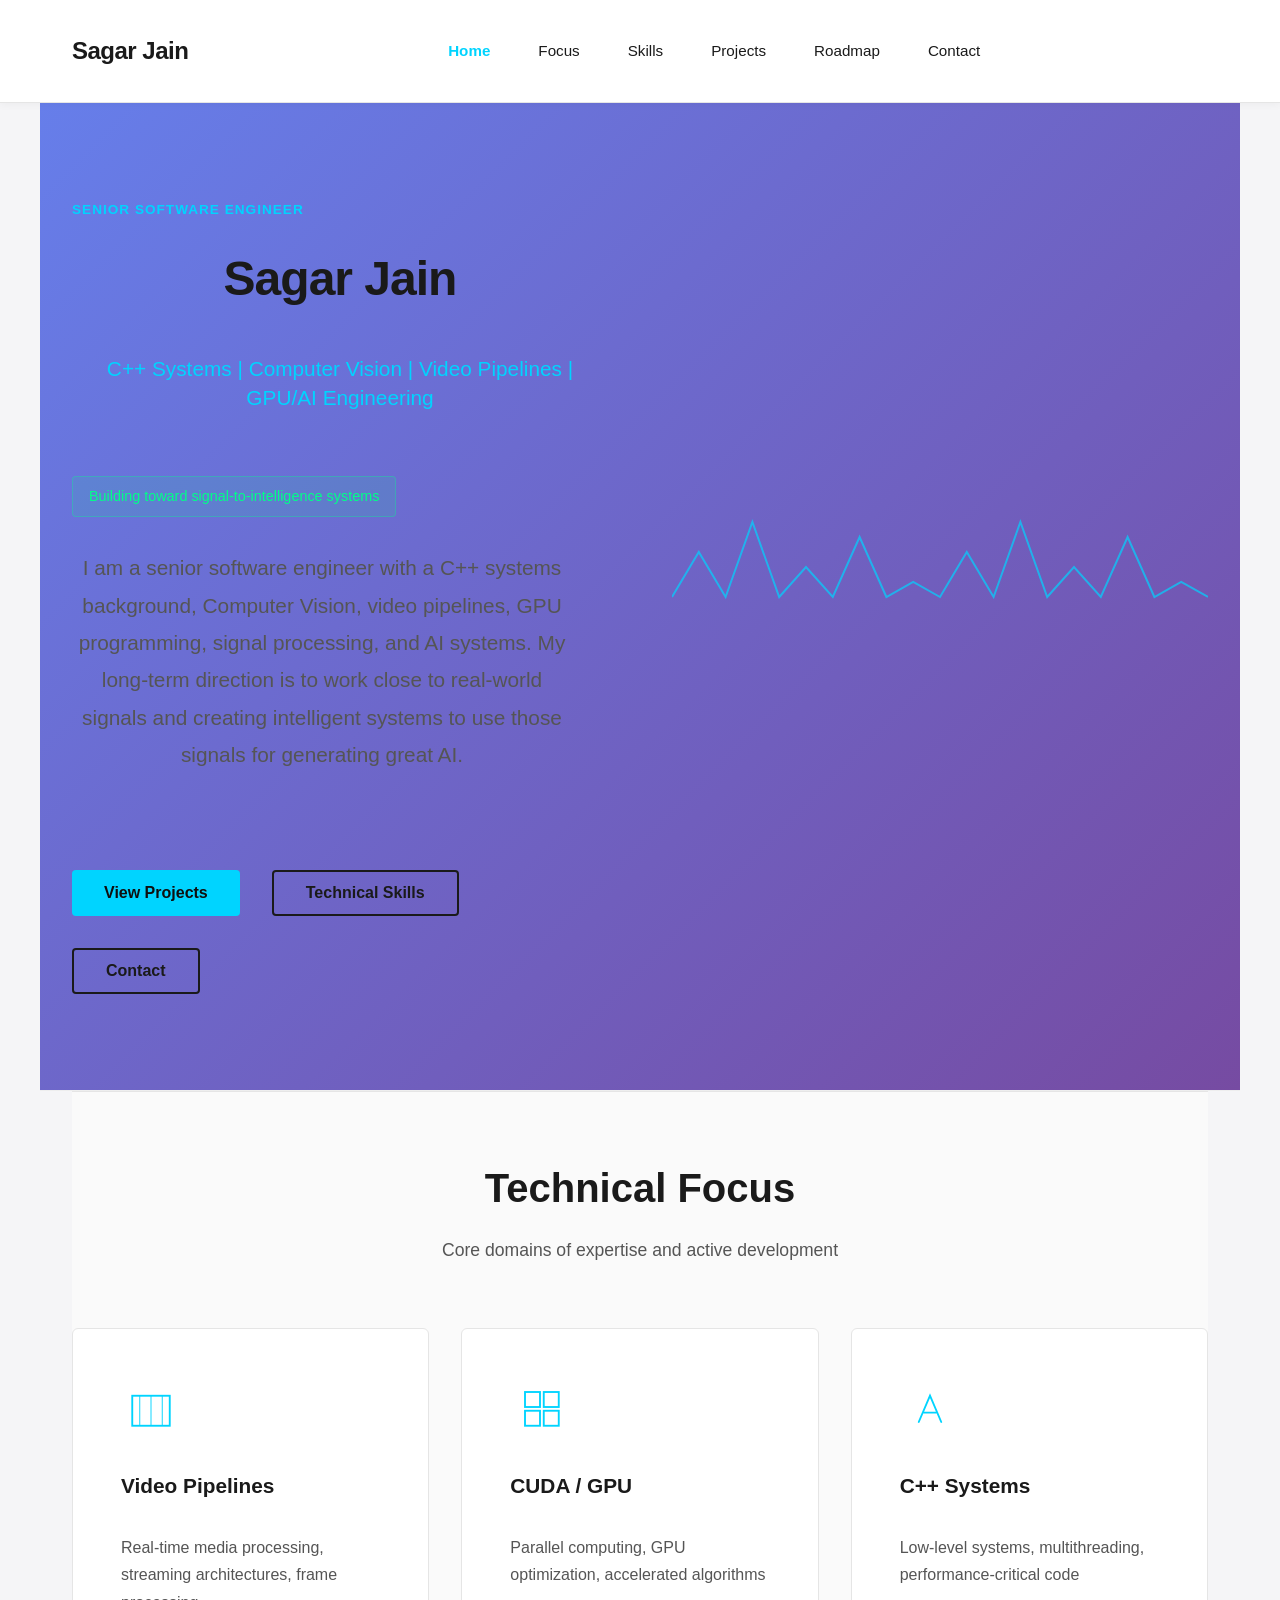
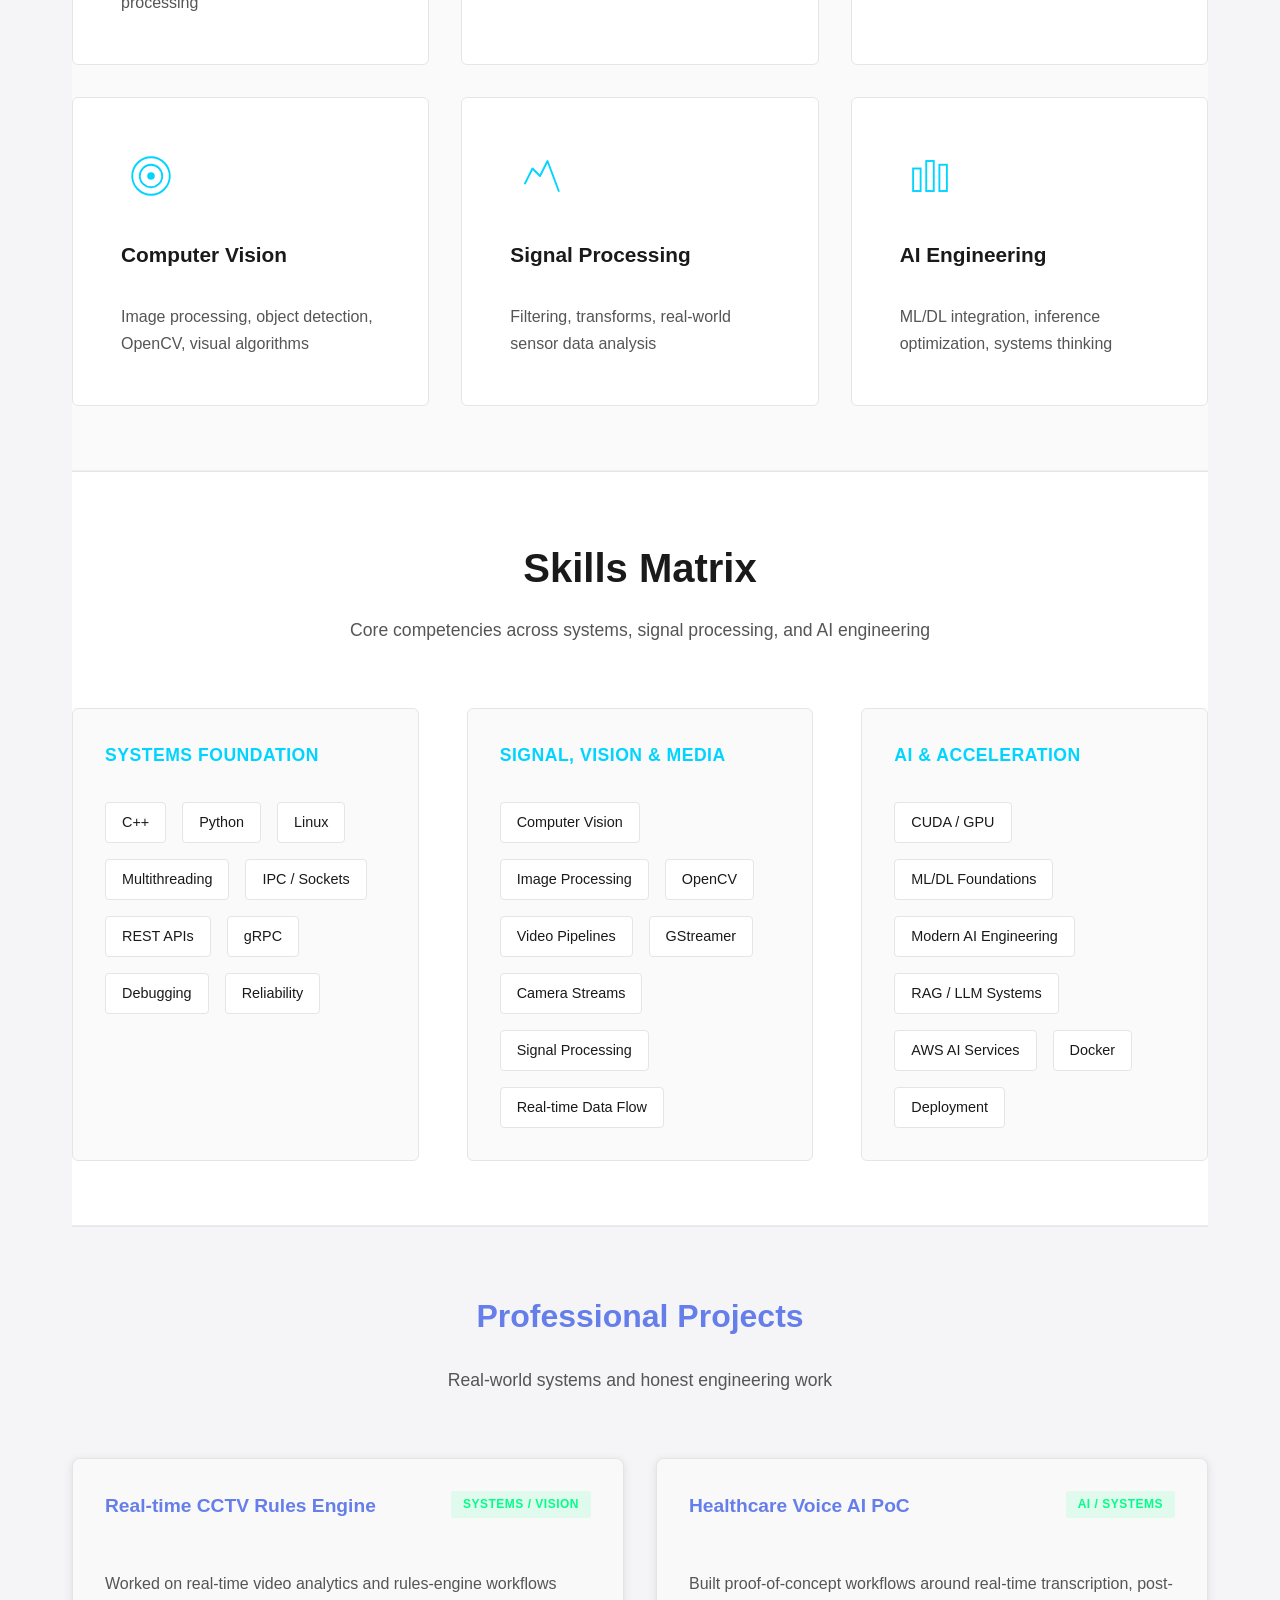
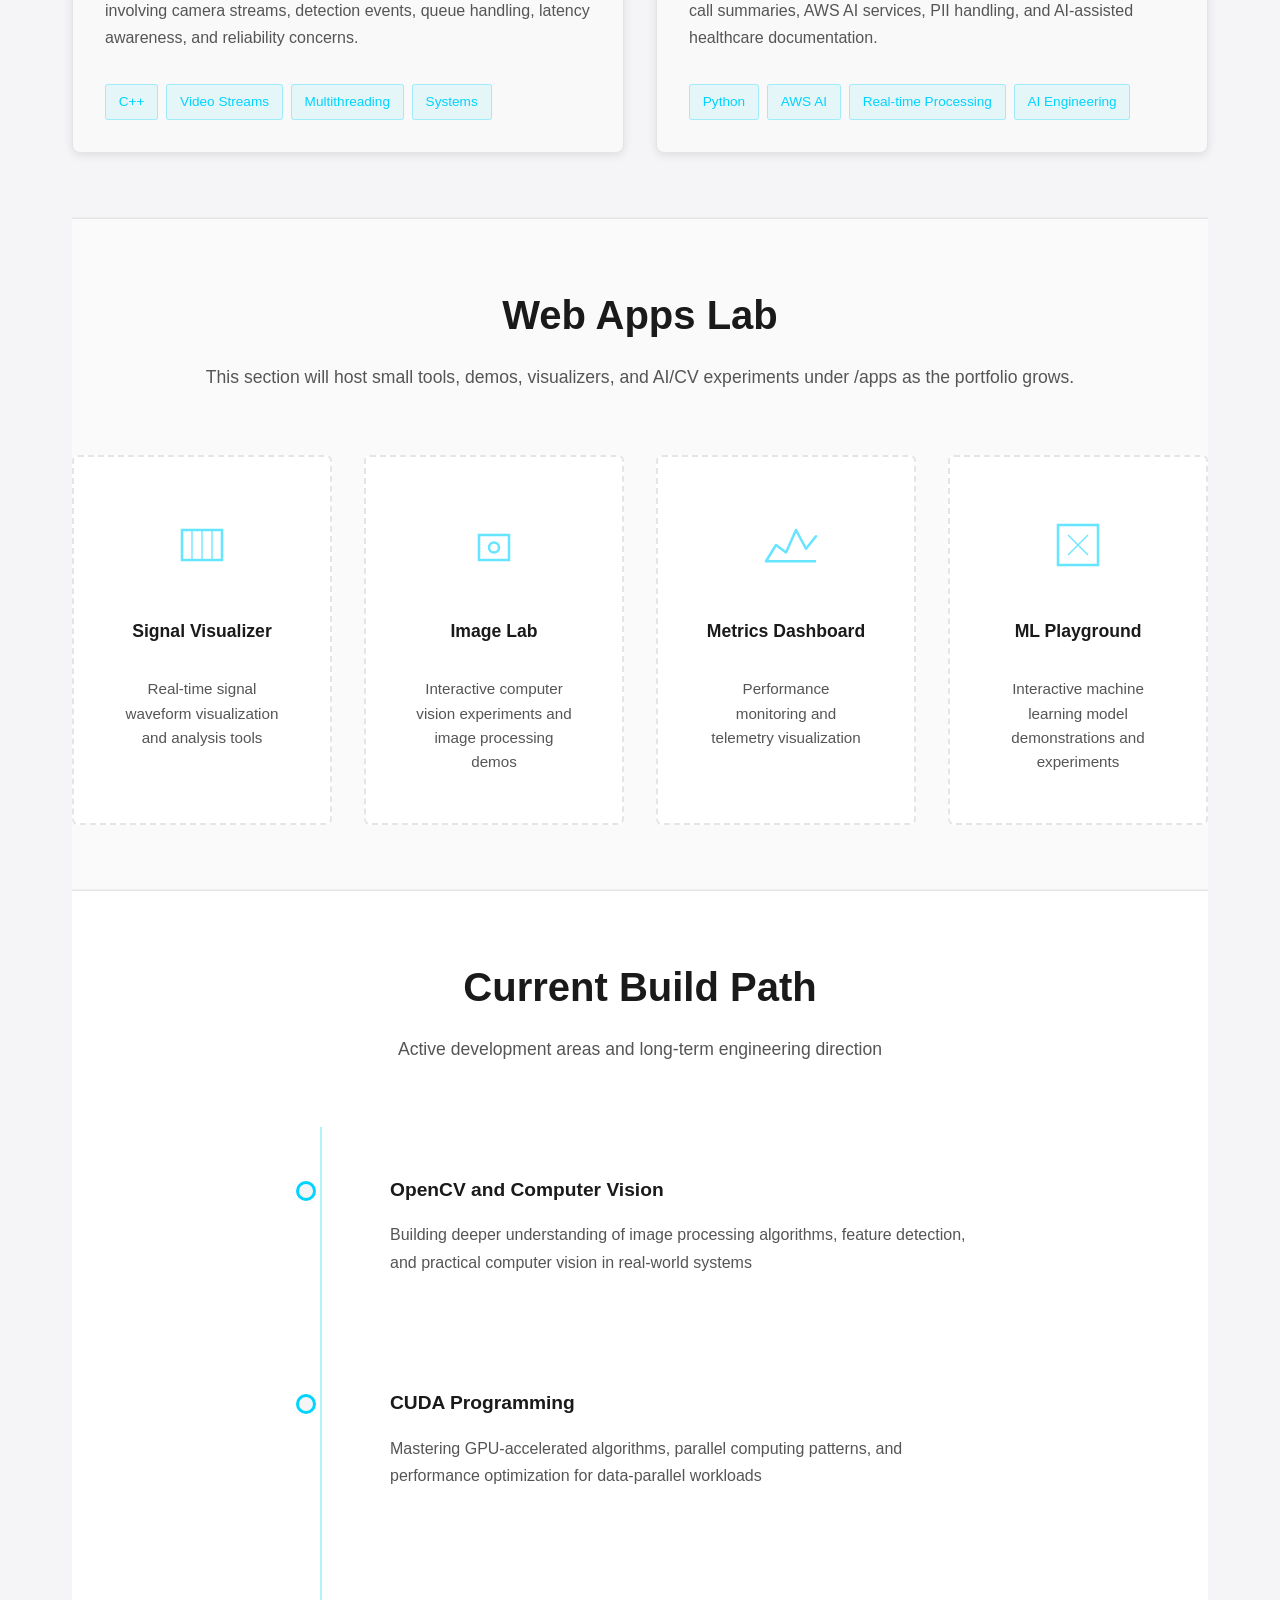
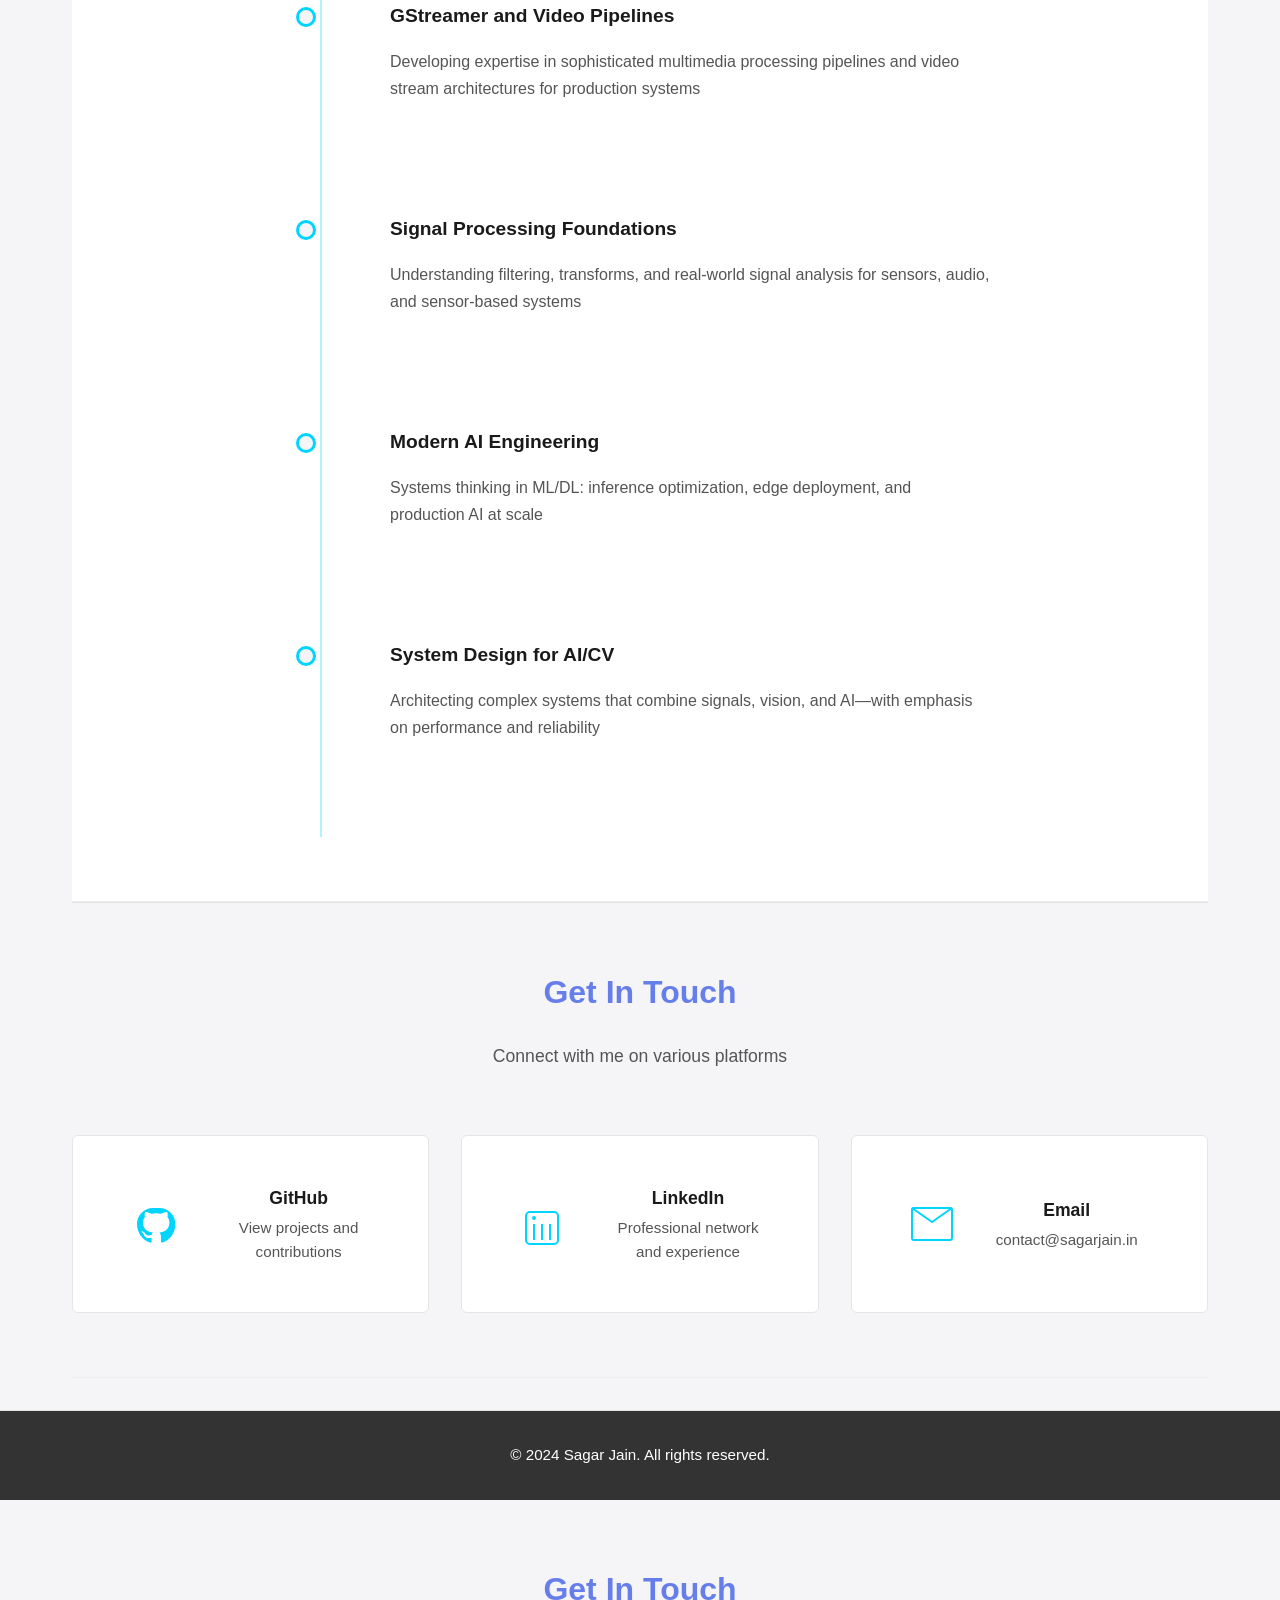
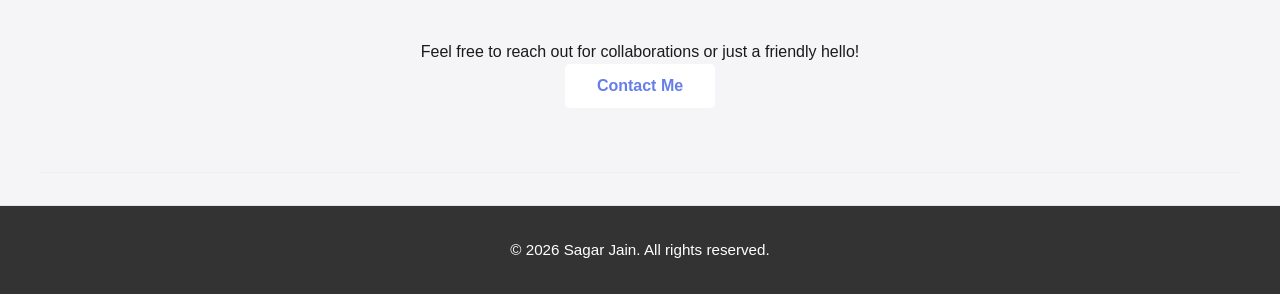
==== commit e6ba496a: "making site more better 2" ====
--- a/index.html
+++ b/index.html
@@ -32,8 +32,9 @@
             <div class="hero-content">
                 <div class="hero-label">Senior Software Engineer</div>
                 <h1>Sagar Jain</h1>
-                <p class="hero-tagline">C++ / Computer Vision / Video Pipeline / AI Systems Engineer</p>
-                <p class="hero-intro">I build reliable software close to real-world signals: cameras, streams, systems, and AI.</p>
+                <p class="hero-tagline">C++ Systems | Computer Vision | Video Pipelines | GPU/AI Engineering</p>
+                <div class="hero-direction-badge">Building toward signal-to-intelligence systems</div>
+                <p class="hero-intro">I am a senior software engineer with a C++ systems background, Computer Vision, video pipelines, GPU programming, signal processing, and AI systems. My long-term direction is to work close to real-world signals and creating intelligent systems to use those signals for generating great AI.</p>
                 <div class="hero-buttons">
                     <button class="btn btn-primary" data-target="#projects">View Projects</button>
                     <button class="btn btn-secondary" data-target="#skills">Technical Skills</button>
@@ -126,63 +127,46 @@
         <section id="skills" class="skills-matrix">
             <div class="section-header">
                 <h2>Skills Matrix</h2>
-                <p>Engineering disciplines and tool proficiency</p>
+                <p>Core competencies across systems, signal processing, and AI engineering</p>
             </div>
             <div class="skills-container">
                 <div class="skill-group">
-                    <h3>Languages</h3>
+                    <h3>Systems Foundation</h3>
                     <div class="skill-tags">
                         <span class="skill-tag">C++</span>
                         <span class="skill-tag">Python</span>
-                        <span class="skill-tag">Go</span>
-                        <span class="skill-tag">JavaScript</span>
-                    </div>
-                </div>
-                <div class="skill-group">
-                    <h3>Systems</h3>
-                    <div class="skill-tags">
                         <span class="skill-tag">Linux</span>
                         <span class="skill-tag">Multithreading</span>
-                        <span class="skill-tag">IPC</span>
-                        <span class="skill-tag">Sockets</span>
+                        <span class="skill-tag">IPC / Sockets</span>
                         <span class="skill-tag">REST APIs</span>
+                        <span class="skill-tag">gRPC</span>
+                        <span class="skill-tag">Debugging</span>
+                        <span class="skill-tag">Reliability</span>
                     </div>
                 </div>
                 <div class="skill-group">
-                    <h3>Vision & AI</h3>
+                    <h3>Signal, Vision & Media</h3>
                     <div class="skill-tags">
+                        <span class="skill-tag">Computer Vision</span>
+                        <span class="skill-tag">Image Processing</span>
                         <span class="skill-tag">OpenCV</span>
-                        <span class="skill-tag">Image Processing</span>
-                        <span class="skill-tag">Computer Vision</span>
-                        <span class="skill-tag">ML Foundations</span>
-                        <span class="skill-tag">DL Basics</span>
+                        <span class="skill-tag">Video Pipelines</span>
+                        <span class="skill-tag">GStreamer</span>
+                        <span class="skill-tag">Camera Streams</span>
+                        <span class="skill-tag">Signal Processing</span>
+                        <span class="skill-tag">Real-time Data Flow</span>
                     </div>
                 </div>
                 <div class="skill-group">
-                    <h3>Media & GPU</h3>
+                    <h3>AI & Acceleration</h3>
                     <div class="skill-tags">
-                        <span class="skill-tag">GStreamer</span>
-                        <span class="skill-tag">Video Pipelines</span>
-                        <span class="skill-tag">FFmpeg</span>
-                        <span class="skill-tag">CUDA Learning</span>
-                    </div>
-                </div>
-                <div class="skill-group">
-                    <h3>Cloud & DevOps</h3>
-                    <div class="skill-tags">
-                        <span class="skill-tag">AWS</span>
+                        <span class="skill-tag">CUDA / GPU</span>
+                        <span class="skill-tag">ML/DL Foundations</span>
+                        <span class="skill-tag">Modern AI Engineering</span>
+                        <span class="skill-tag">RAG / LLM Systems</span>
+                        <span class="skill-tag">AWS AI Services</span>
                         <span class="skill-tag">Docker</span>
-                        <span class="skill-tag">GitHub</span>
-                        <span class="skill-tag">cPanel Deploy</span>
-                    </div>
-                </div>
-                <div class="skill-group">
-                    <h3>Observability</h3>
-                    <div class="skill-tags">
-                        <span class="skill-tag">OpenTelemetry</span>
-                        <span class="skill-tag">Grafana</span>
-                        <span class="skill-tag">Metrics</span>
-                        <span class="skill-tag">Distributed Tracing</span>
+                        <span class="skill-tag">Deployment</span>
                     </div>
                 </div>
             </div>
@@ -192,7 +176,7 @@
         <section id="projects" class="projects">
             <div class="section-header">
                 <h2>Professional Projects</h2>
-                <p>Real-world systems and production engineering</p>
+                <p>Real-world systems and honest engineering work</p>
             </div>
             <div class="projects-grid">
                 <div class="project-card">
@@ -200,12 +184,12 @@
                         <h3>Real-time CCTV Rules Engine</h3>
                         <span class="project-type">Systems / Vision</span>
                     </div>
-                    <p>High-performance video stream processing system for surveillance analytics. Built with C++ and multithreaded architecture for low-latency rule evaluation on streaming video feeds.</p>
+                    <p>Worked on real-time video analytics and rules-engine workflows involving camera streams, detection events, queue handling, latency awareness, and reliability concerns.</p>
                     <div class="project-tags">
                         <span>C++</span>
-                        <span>OpenCV</span>
+                        <span>Video Streams</span>
                         <span>Multithreading</span>
-                        <span>Video Processing</span>
+                        <span>Systems</span>
                     </div>
                 </div>
                 <div class="project-card">
@@ -213,38 +197,12 @@
                         <h3>Healthcare Voice AI PoC</h3>
                         <span class="project-type">AI / Systems</span>
                     </div>
-                    <p>Proof of concept for AI-powered voice analysis in healthcare. Integrated speech processing pipelines with ML inference, demonstrating signal processing and real-time AI engineering patterns.</p>
+                    <p>Built proof-of-concept workflows around real-time transcription, post-call summaries, AWS AI services, PII handling, and AI-assisted healthcare documentation.</p>
                     <div class="project-tags">
                         <span>Python</span>
-                        <span>Signal Processing</span>
-                        <span>ML Inference</span>
-                        <span>REST APIs</span>
-                    </div>
-                </div>
-                <div class="project-card">
-                    <div class="project-header">
-                        <h3>Ratia Monitoring Middleware</h3>
-                        <span class="project-type">Systems / Observability</span>
-                    </div>
-                    <p>Distributed systems monitoring middleware with telemetry aggregation. Built OpenTelemetry integration for collecting, processing, and visualizing metrics across service architectures.</p>
-                    <div class="project-tags">
-                        <span>Go</span>
-                        <span>OpenTelemetry</span>
-                        <span>Distributed Systems</span>
-                        <span>Metrics</span>
-                    </div>
-                </div>
-                <div class="project-card">
-                    <div class="project-header">
-                        <h3>CUDA + Computer Vision Lab</h3>
-                        <span class="project-type">GPU / Research</span>
-                    </div>
-                    <p>Experimental work in GPU-accelerated computer vision algorithms. Exploring CUDA optimization techniques for image processing and parallel algorithm implementation.</p>
-                    <div class="project-tags">
-                        <span>CUDA</span>
-                        <span>C++</span>
-                        <span>Computer Vision</span>
-                        <span>GPU Optimization</span>
+                        <span>AWS AI</span>
+                        <span>Real-time Processing</span>
+                        <span>AI Engineering</span>
                     </div>
                 </div>
             </div>
@@ -254,7 +212,7 @@
         <section id="apps" class="apps-lab">
             <div class="section-header">
                 <h2>Web Apps Lab</h2>
-                <p>Experimental tools and visualizations coming to /apps</p>
+                <p>This section will host small tools, demos, visualizers, and AI/CV experiments under /apps as the portfolio grows.</p>
             </div>
             <div class="apps-grid">
                 <div class="app-placeholder">
@@ -306,43 +264,50 @@
         <!-- Learning Roadmap Section -->
         <section id="roadmap" class="learning-roadmap">
             <div class="section-header">
-                <h2>Learning Roadmap</h2>
-                <p>Current direction and active development areas</p>
+                <h2>Current Build Path</h2>
+                <p>Active development areas and long-term engineering direction</p>
             </div>
             <div class="roadmap-container">
                 <div class="roadmap-item">
                     <div class="roadmap-marker"></div>
                     <div class="roadmap-content">
-                        <h3>OpenCV & Computer Vision</h3>
-                        <p>Deepening knowledge of image processing algorithms, feature detection, and real-world vision applications</p>
+                        <h3>OpenCV and Computer Vision</h3>
+                        <p>Building deeper understanding of image processing algorithms, feature detection, and practical computer vision in real-world systems</p>
                     </div>
                 </div>
                 <div class="roadmap-item">
                     <div class="roadmap-marker"></div>
                     <div class="roadmap-content">
                         <h3>CUDA Programming</h3>
-                        <p>Mastering GPU-accelerated algorithms and optimization patterns for parallel computing</p>
-                    </div>
-                </div>
-                <div class="roadmap-item">
-                    <div class="roadmap-marker"></div>
-                    <div class="roadmap-content">
-                        <h3>GStreamer & Video Pipelines</h3>
-                        <p>Building sophisticated multimedia processing pipelines for production systems</p>
+                        <p>Mastering GPU-accelerated algorithms, parallel computing patterns, and performance optimization for data-parallel workloads</p>
+                    </div>
+                </div>
+                <div class="roadmap-item">
+                    <div class="roadmap-marker"></div>
+                    <div class="roadmap-content">
+                        <h3>GStreamer and Video Pipelines</h3>
+                        <p>Developing expertise in sophisticated multimedia processing pipelines and video stream architectures for production systems</p>
+                    </div>
+                </div>
+                <div class="roadmap-item">
+                    <div class="roadmap-marker"></div>
+                    <div class="roadmap-content">
+                        <h3>Signal Processing Foundations</h3>
+                        <p>Understanding filtering, transforms, and real-world signal analysis for sensors, audio, and sensor-based systems</p>
                     </div>
                 </div>
                 <div class="roadmap-item">
                     <div class="roadmap-marker"></div>
                     <div class="roadmap-content">
                         <h3>Modern AI Engineering</h3>
-                        <p>Systems thinking in ML/DL: inference optimization, edge deployment, and production AI</p>
-                    </div>
-                </div>
-                <div class="roadmap-item">
-                    <div class="roadmap-marker"></div>
-                    <div class="roadmap-content">
-                        <h3>System Design</h3>
-                        <p>Architecting complex distributed systems with emphasis on performance and reliability</p>
+                        <p>Systems thinking in ML/DL: inference optimization, edge deployment, and production AI at scale</p>
+                    </div>
+                </div>
+                <div class="roadmap-item">
+                    <div class="roadmap-marker"></div>
+                    <div class="roadmap-content">
+                        <h3>System Design for AI/CV</h3>
+                        <p>Architecting complex systems that combine signals, vision, and AI—with emphasis on performance and reliability</p>
                     </div>
                 </div>
             </div>
--- a/styles.css
+++ b/styles.css
@@ -149,6 +149,18 @@
     width: fit-content;
 }
 
+.hero-direction-badge {
+    display: inline-block;
+    font-size: 0.9rem;
+    font-weight: 500;
+    color: var(--accent-green);
+    background-color: rgba(0, 255, 136, 0.1);
+    border: 1px solid rgba(0, 255, 136, 0.3);
+    padding: 0.5rem 1rem;
+    border-radius: 4px;
+    width: fit-content;
+}
+
 .hero h1 {
     font-size: 3.5rem;
     font-weight: 700;
@@ -330,7 +342,7 @@
 
 .skills-container {
     display: grid;
-    grid-template-columns: repeat(auto-fit, minmax(280px, 1fr));
+    grid-template-columns: repeat(auto-fit, minmax(300px, 1fr));
     gap: var(--spacing-lg);
 }
 
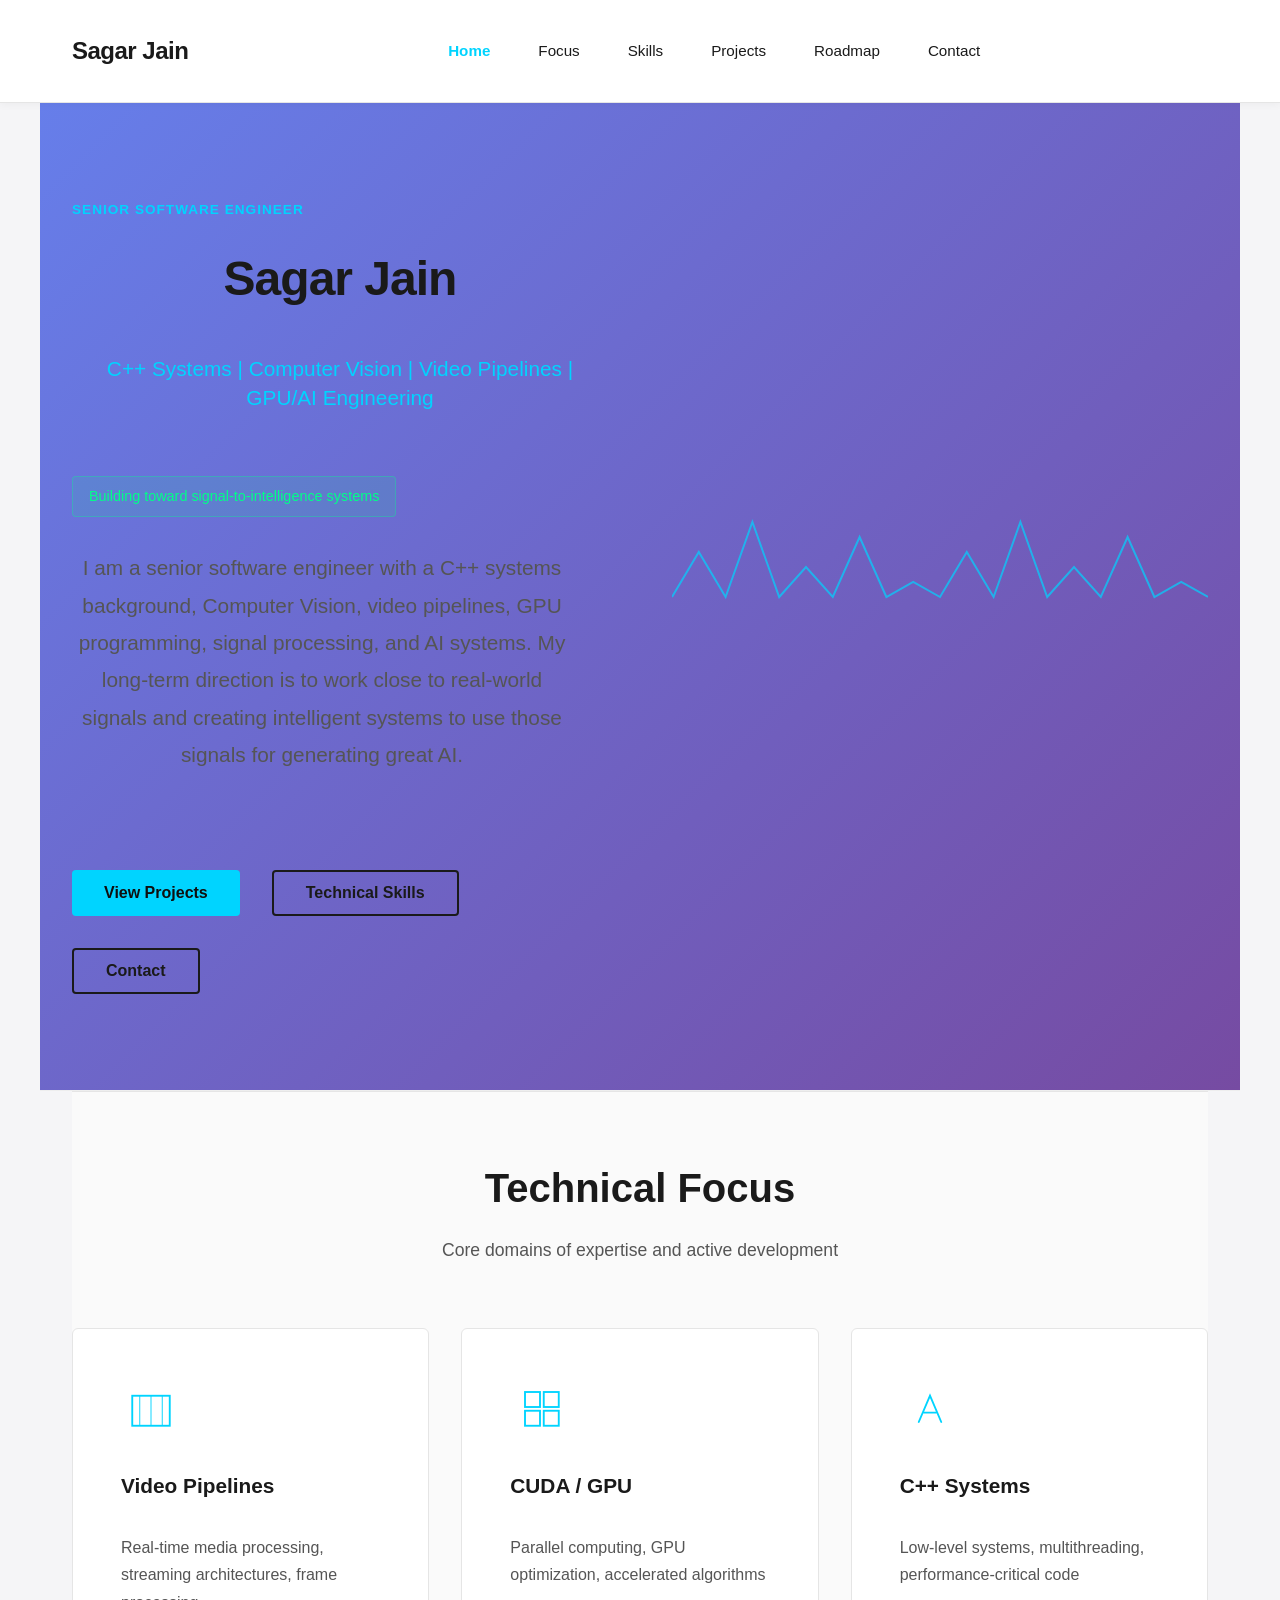
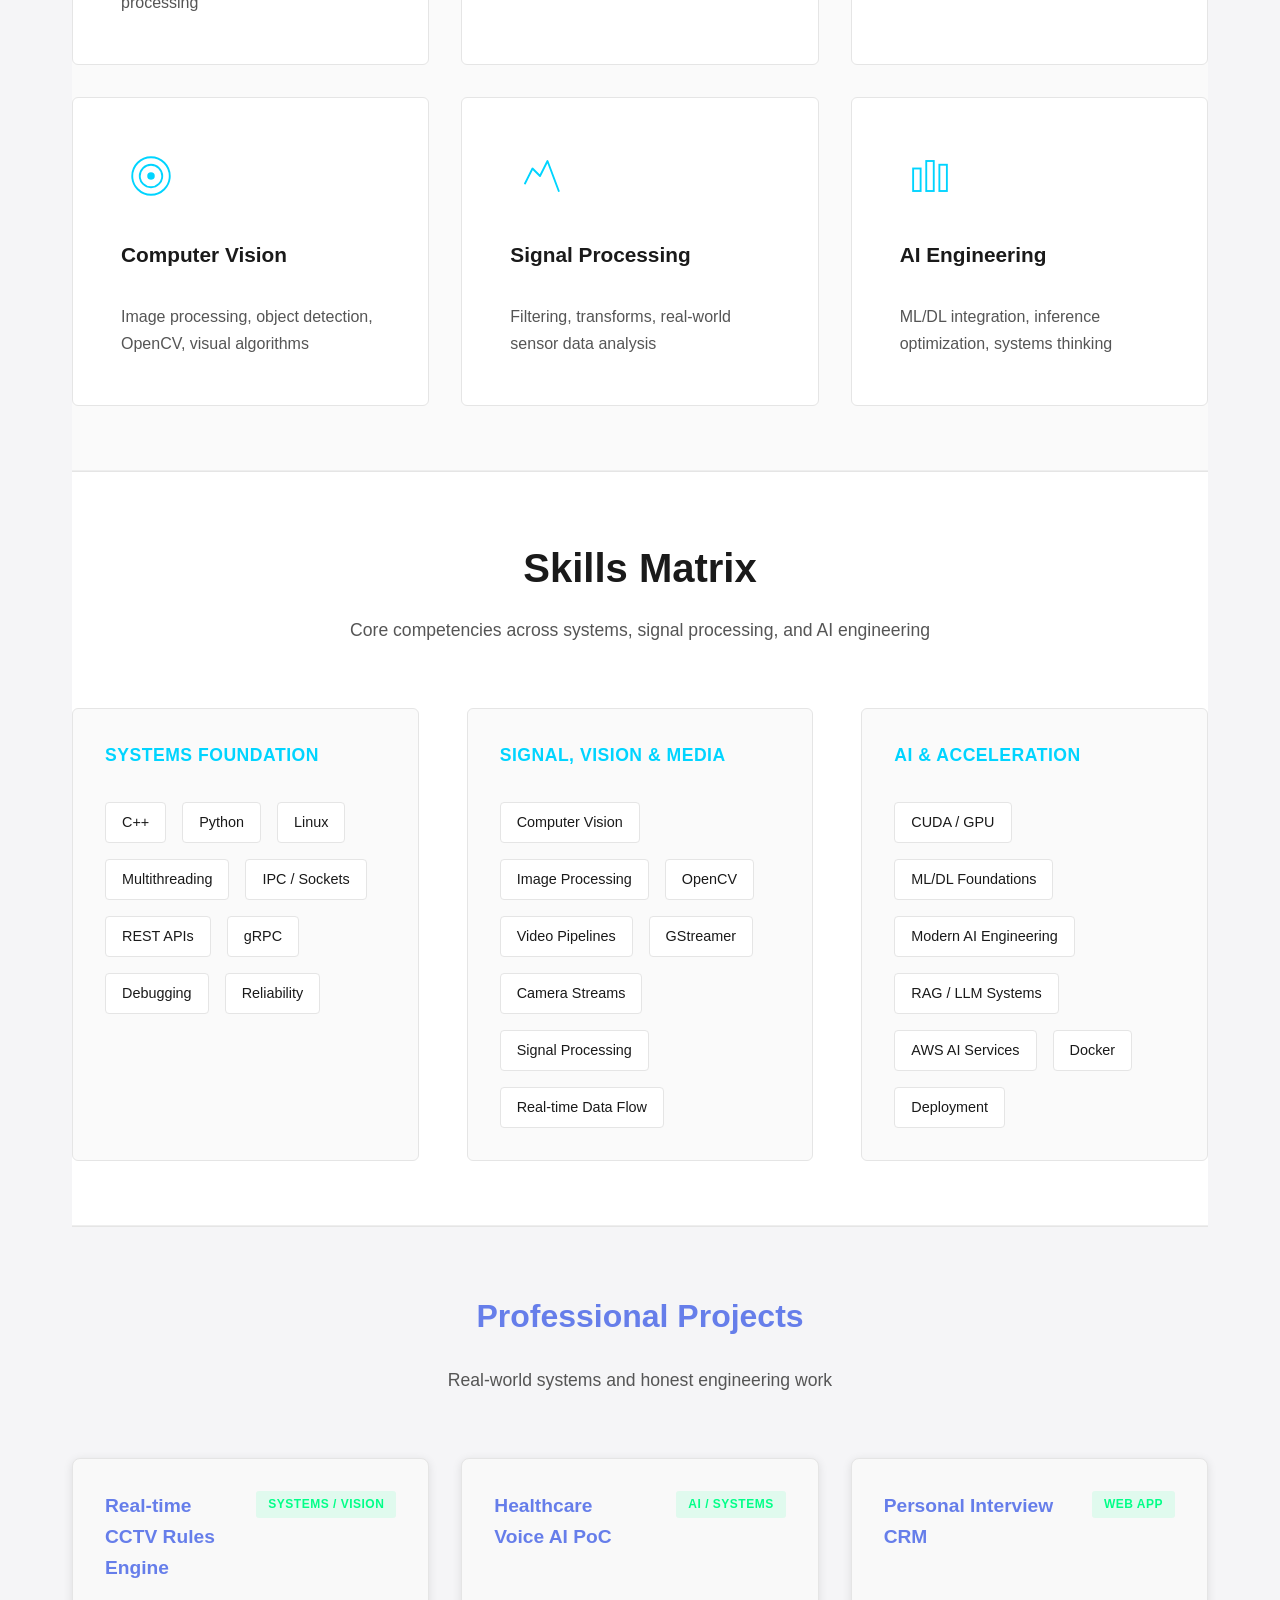
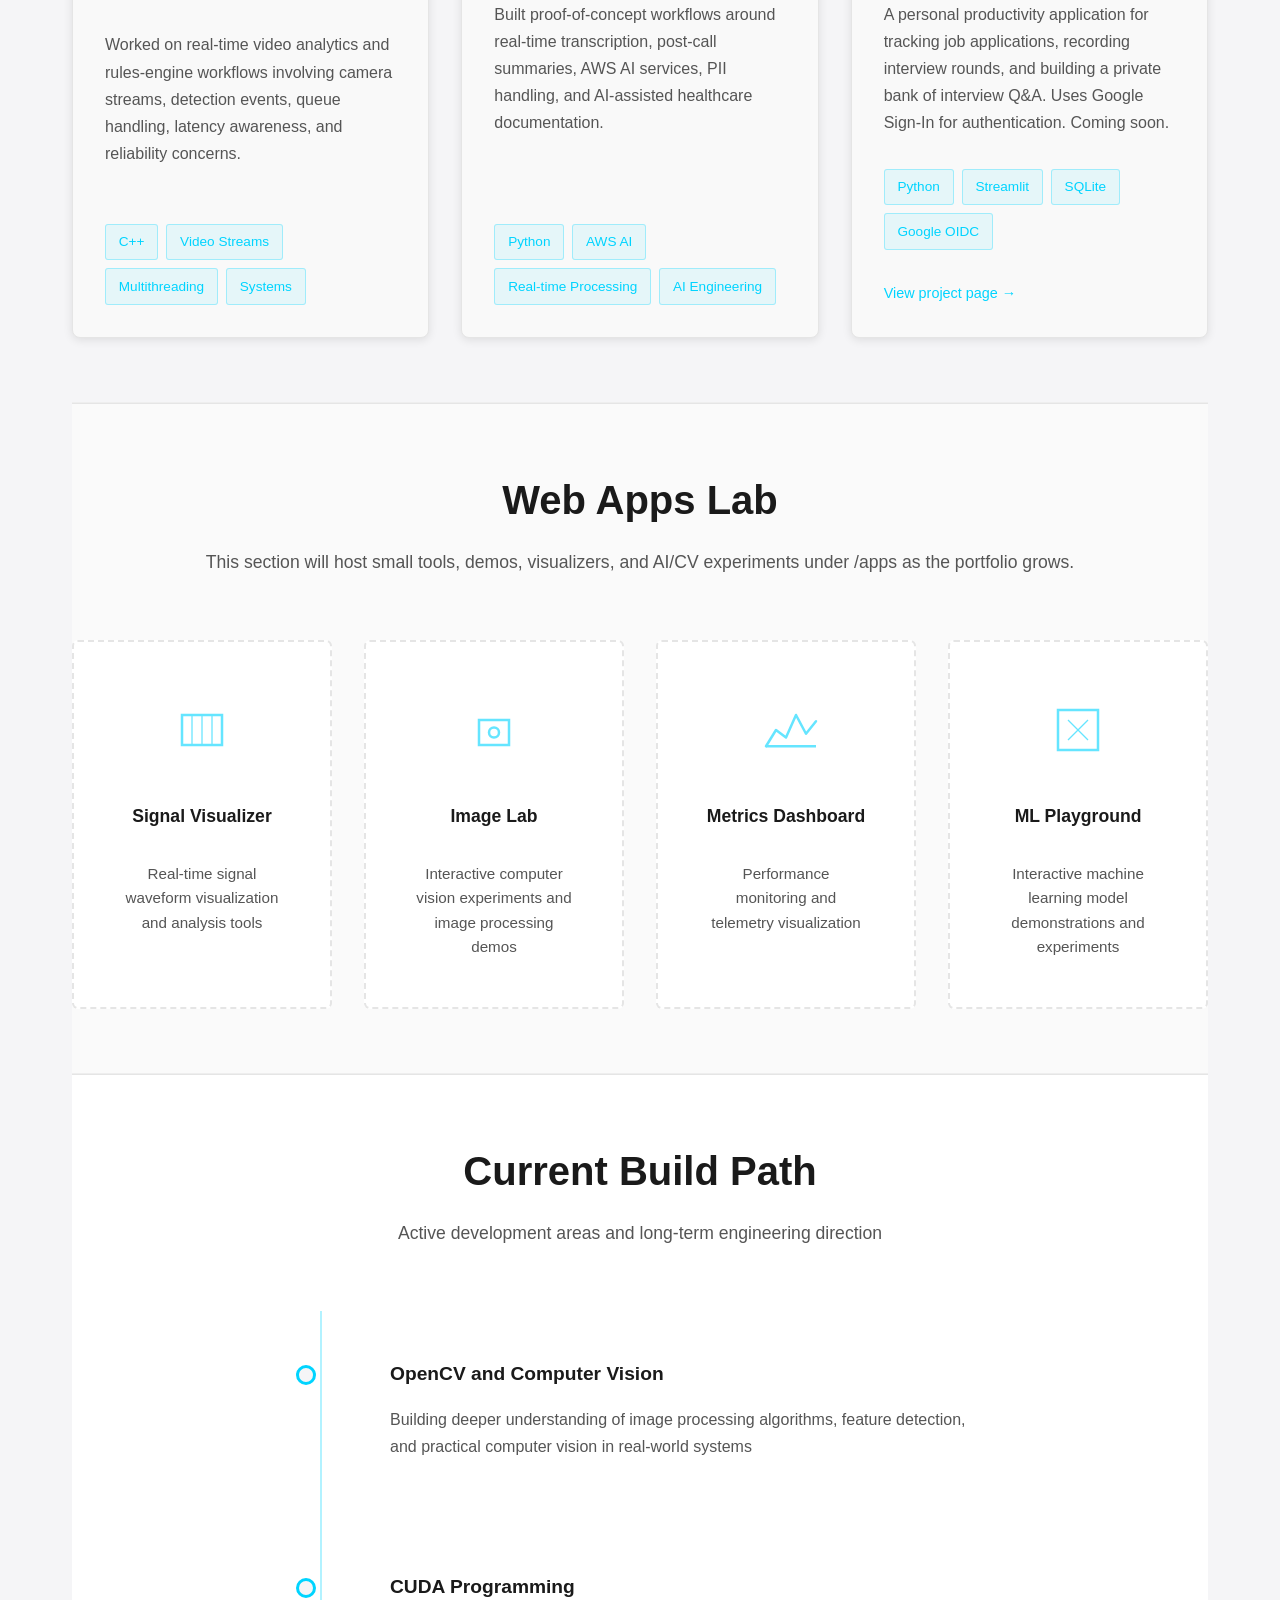
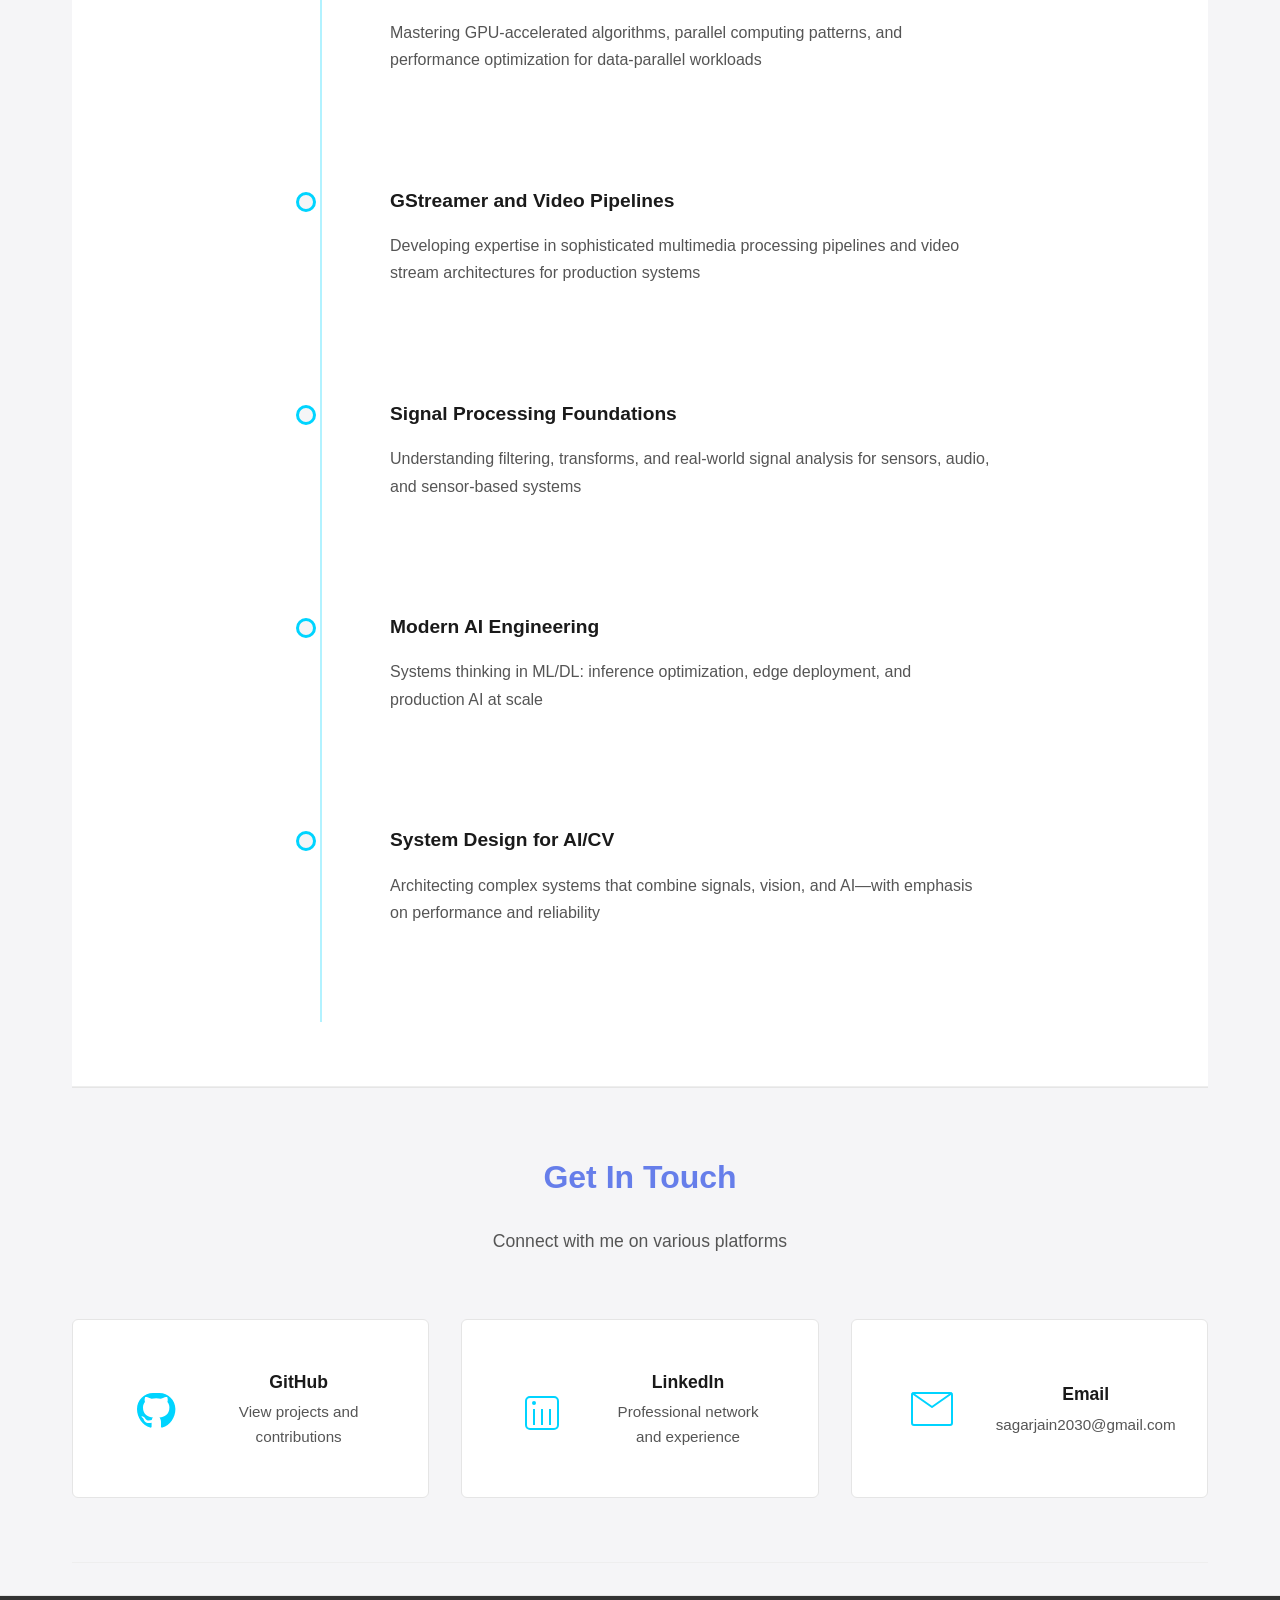
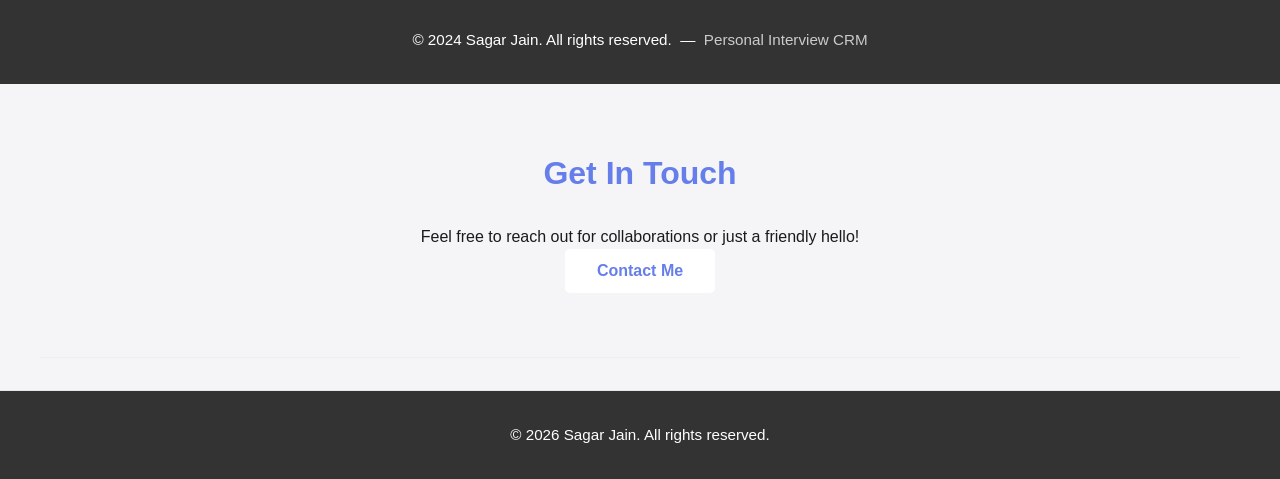
==== commit dad6e179: "Addin gproject interview-crm" ====
--- a/index.html
+++ b/index.html
@@ -205,6 +205,20 @@
                         <span>AI Engineering</span>
                     </div>
                 </div>
+                <div class="project-card">
+                    <div class="project-header">
+                        <h3>Personal Interview CRM</h3>
+                        <span class="project-type">Web App</span>
+                    </div>
+                    <p>A personal productivity application for tracking job applications, recording interview rounds, and building a private bank of interview Q&amp;A. Uses Google Sign-In for authentication. Coming soon.</p>
+                    <div class="project-tags">
+                        <span>Python</span>
+                        <span>Streamlit</span>
+                        <span>SQLite</span>
+                        <span>Google OIDC</span>
+                    </div>
+                    <a href="/interview-crm" style="color: var(--accent-cyan); font-size: 0.9rem; text-decoration: none; margin-top: auto;">View project page →</a>
+                </div>
             </div>
         </section>
 
@@ -346,7 +360,7 @@
                         <p>Professional network and experience</p>
                     </div>
                 </a>
-                <a href="mailto:contact@sagarjain.in" class="contact-card">
+                <a href="mailto:sagarjain2030@gmail.com" class="contact-card">
                     <div class="contact-icon">
                         <svg viewBox="0 0 64 64">
                             <rect x="12" y="16" width="40" height="32" fill="none" stroke="currentColor" stroke-width="2" rx="2"/>
@@ -355,7 +369,7 @@
                     </div>
                     <div class="contact-info">
                         <h3>Email</h3>
-                        <p>contact@sagarjain.in</p>
+                        <p>sagarjain2030@gmail.com</p>
                     </div>
                 </a>
             </div>
@@ -363,7 +377,10 @@
     </main>
 
     <footer>
-        <p>&copy; 2024 Sagar Jain. All rights reserved.</p>
+        <p>
+            &copy; 2024 Sagar Jain. All rights reserved. &nbsp;&mdash;&nbsp;
+            <a href="/interview-crm" style="color: rgba(255,255,255,0.75); text-decoration: none;">Personal Interview CRM</a>
+        </p>
     </footer>
 
     <script src="script.js"></script>
--- a/styles.css
+++ b/styles.css
@@ -919,4 +919,350 @@
     .project-grid {
         grid-template-columns: 1fr;
     }
+}
+
+/* =====================================================
+   Personal Interview CRM — Supplemental Styles
+   These classes are used only on /interview-crm pages
+   and do not affect the main portfolio site.
+   ===================================================== */
+
+/* Coming Soon Banner */
+.coming-soon-banner {
+    display: inline-flex;
+    align-items: center;
+    gap: 0.5rem;
+    background-color: rgba(255, 193, 7, 0.1);
+    border: 1px solid rgba(255, 193, 7, 0.4);
+    color: #6b4f00;
+    padding: 0.6rem 1.2rem;
+    border-radius: 4px;
+    font-size: 0.9rem;
+    font-weight: 600;
+    width: fit-content;
+}
+
+/* CRM Status Card */
+.crm-status-card {
+    background-color: var(--bg-panel);
+    border: 1px solid var(--border);
+    border-radius: 6px;
+    padding: var(--spacing-xl);
+    text-align: center;
+    max-width: 600px;
+    margin: 0 auto;
+}
+
+.status-indicator {
+    display: inline-flex;
+    align-items: center;
+    gap: 0.5rem;
+    font-size: 1rem;
+    font-weight: 600;
+    color: var(--text-secondary);
+    margin-bottom: var(--spacing-md);
+}
+
+.status-dot {
+    width: 10px;
+    height: 10px;
+    border-radius: 50%;
+    background-color: #ffa500;
+    flex-shrink: 0;
+    animation: status-pulse 2s ease-in-out infinite;
+}
+
+@keyframes status-pulse {
+    0%, 100% { opacity: 1; }
+    50% { opacity: 0.35; }
+}
+
+/* Auth Info Grid */
+.auth-info-grid {
+    display: grid;
+    grid-template-columns: 1fr 1fr;
+    gap: var(--spacing-md);
+}
+
+.auth-info-card {
+    background-color: var(--bg-panel);
+    border: 1px solid var(--border);
+    border-radius: 6px;
+    padding: var(--spacing-lg);
+}
+
+.auth-info-card h3 {
+    font-size: 1.05rem;
+    font-weight: 600;
+    color: var(--text-primary);
+    margin-bottom: var(--spacing-md);
+}
+
+.auth-info-card em {
+    font-style: italic;
+    font-weight: 500;
+}
+
+.auth-list {
+    list-style: none;
+    padding: 0;
+    margin: 0;
+    display: flex;
+    flex-direction: column;
+    gap: 0.65rem;
+}
+
+.auth-list li {
+    display: flex;
+    align-items: flex-start;
+    gap: 0.6rem;
+    font-size: 0.92rem;
+    color: var(--text-secondary);
+    line-height: 1.5;
+}
+
+.auth-list .check {
+    color: var(--accent-green);
+    flex-shrink: 0;
+    font-weight: 700;
+    font-size: 0.95rem;
+    margin-top: 1px;
+}
+
+.auth-list .cross {
+    color: #e05050;
+    flex-shrink: 0;
+    font-weight: 700;
+    font-size: 0.95rem;
+    margin-top: 1px;
+}
+
+/* Data Points Grid */
+.data-points-grid {
+    display: grid;
+    grid-template-columns: repeat(auto-fit, minmax(220px, 1fr));
+    gap: var(--spacing-md);
+    margin-top: var(--spacing-lg);
+}
+
+.data-point-card {
+    background-color: var(--bg-panel);
+    border: 1px solid var(--border);
+    border-radius: 6px;
+    padding: var(--spacing-md);
+    border-left: 3px solid var(--accent-cyan);
+}
+
+.data-point-card h4 {
+    font-size: 0.95rem;
+    font-weight: 600;
+    color: var(--text-primary);
+    margin-bottom: 0.5rem;
+}
+
+.data-point-card p {
+    font-size: 0.875rem;
+    color: var(--text-secondary);
+    line-height: 1.6;
+}
+
+/* CRM Section Link Cards */
+.crm-links-grid {
+    display: grid;
+    grid-template-columns: repeat(auto-fit, minmax(250px, 1fr));
+    gap: var(--spacing-md);
+}
+
+.crm-link-card {
+    background-color: var(--bg-panel);
+    border: 1px solid var(--border);
+    border-radius: 6px;
+    padding: var(--spacing-lg);
+    text-align: center;
+    text-decoration: none;
+    color: inherit;
+    transition: var(--transition);
+    display: flex;
+    flex-direction: column;
+    align-items: center;
+    gap: var(--spacing-md);
+}
+
+.crm-link-card:hover {
+    border-color: var(--accent-cyan);
+    box-shadow: 0 8px 24px rgba(0, 212, 255, 0.1);
+    transform: translateY(-4px);
+}
+
+.crm-link-icon {
+    width: 48px;
+    height: 48px;
+    color: var(--accent-cyan);
+    display: flex;
+    align-items: center;
+    justify-content: center;
+}
+
+.crm-link-icon svg {
+    width: 100%;
+    height: 100%;
+}
+
+.crm-link-card h3 {
+    font-size: 1rem;
+    font-weight: 600;
+    color: var(--text-primary);
+    margin: 0;
+}
+
+.crm-link-card p {
+    font-size: 0.875rem;
+    color: var(--text-secondary);
+    line-height: 1.5;
+    margin: 0;
+}
+
+/* Legal Document Pages */
+.legal-page-container {
+    max-width: 800px;
+    margin: 0 auto;
+    padding: var(--spacing-xl) var(--spacing-md);
+}
+
+.legal-page-title {
+    font-size: 2rem;
+    font-weight: 700;
+    color: var(--text-primary);
+    margin-bottom: 0.5rem;
+}
+
+.legal-page-subtitle {
+    font-size: 1rem;
+    color: var(--text-secondary);
+    margin-bottom: 0;
+}
+
+.legal-meta {
+    color: var(--text-secondary);
+    font-size: 0.9rem;
+    margin: var(--spacing-md) 0 var(--spacing-lg);
+    padding: var(--spacing-md);
+    background-color: var(--bg-neutral);
+    border-radius: 4px;
+    border: 1px solid var(--border);
+    line-height: 1.9;
+}
+
+.legal-meta a {
+    color: var(--accent-cyan);
+    text-decoration: none;
+}
+
+.legal-content h2 {
+    font-size: 1.35rem;
+    font-weight: 700;
+    color: var(--text-primary);
+    margin-top: var(--spacing-xl);
+    margin-bottom: var(--spacing-md);
+    padding-top: var(--spacing-md);
+    border-top: 1px solid var(--border);
+}
+
+.legal-content h2:first-child {
+    border-top: none;
+    margin-top: 0;
+}
+
+.legal-content h3 {
+    font-size: 1.05rem;
+    font-weight: 600;
+    color: var(--text-primary);
+    margin-top: var(--spacing-lg);
+    margin-bottom: var(--spacing-sm);
+}
+
+.legal-content p {
+    color: var(--text-secondary);
+    line-height: 1.8;
+    margin-bottom: var(--spacing-md);
+}
+
+.legal-content ul,
+.legal-content ol {
+    color: var(--text-secondary);
+    line-height: 1.8;
+    margin-bottom: var(--spacing-md);
+    padding-left: var(--spacing-lg);
+}
+
+.legal-content li {
+    margin-bottom: 0.5rem;
+}
+
+.legal-content a {
+    color: var(--accent-cyan);
+    text-decoration: none;
+}
+
+.legal-content a:hover {
+    text-decoration: underline;
+}
+
+.legal-content code {
+    background-color: var(--bg-neutral);
+    border: 1px solid var(--border);
+    padding: 0.1rem 0.4rem;
+    border-radius: 3px;
+    font-family: 'Courier New', Courier, monospace;
+    font-size: 0.875em;
+    color: var(--accent-cyan);
+}
+
+.legal-content strong {
+    color: var(--text-primary);
+    font-weight: 600;
+}
+
+/* Review-required annotation block */
+.review-required {
+    background-color: rgba(255, 193, 7, 0.08);
+    border: 1px solid rgba(255, 193, 7, 0.4);
+    border-left: 4px solid #ffc107;
+    border-radius: 4px;
+    padding: var(--spacing-md);
+    margin: var(--spacing-md) 0;
+    font-size: 0.875rem;
+    color: #5c4400;
+    line-height: 1.7;
+}
+
+.review-required strong {
+    color: #5c4400;
+    display: block;
+    margin-bottom: 0.3rem;
+}
+
+/* Responsive: CRM pages */
+@media (max-width: 768px) {
+    .auth-info-grid {
+        grid-template-columns: 1fr;
+    }
+
+    .data-points-grid {
+        grid-template-columns: 1fr;
+    }
+
+    .legal-page-container {
+        padding: var(--spacing-lg) var(--spacing-sm);
+    }
+}
+
+@media (max-width: 640px) {
+    .crm-links-grid {
+        grid-template-columns: 1fr;
+    }
+
+    .legal-content h2 {
+        font-size: 1.15rem;
+    }
 }
